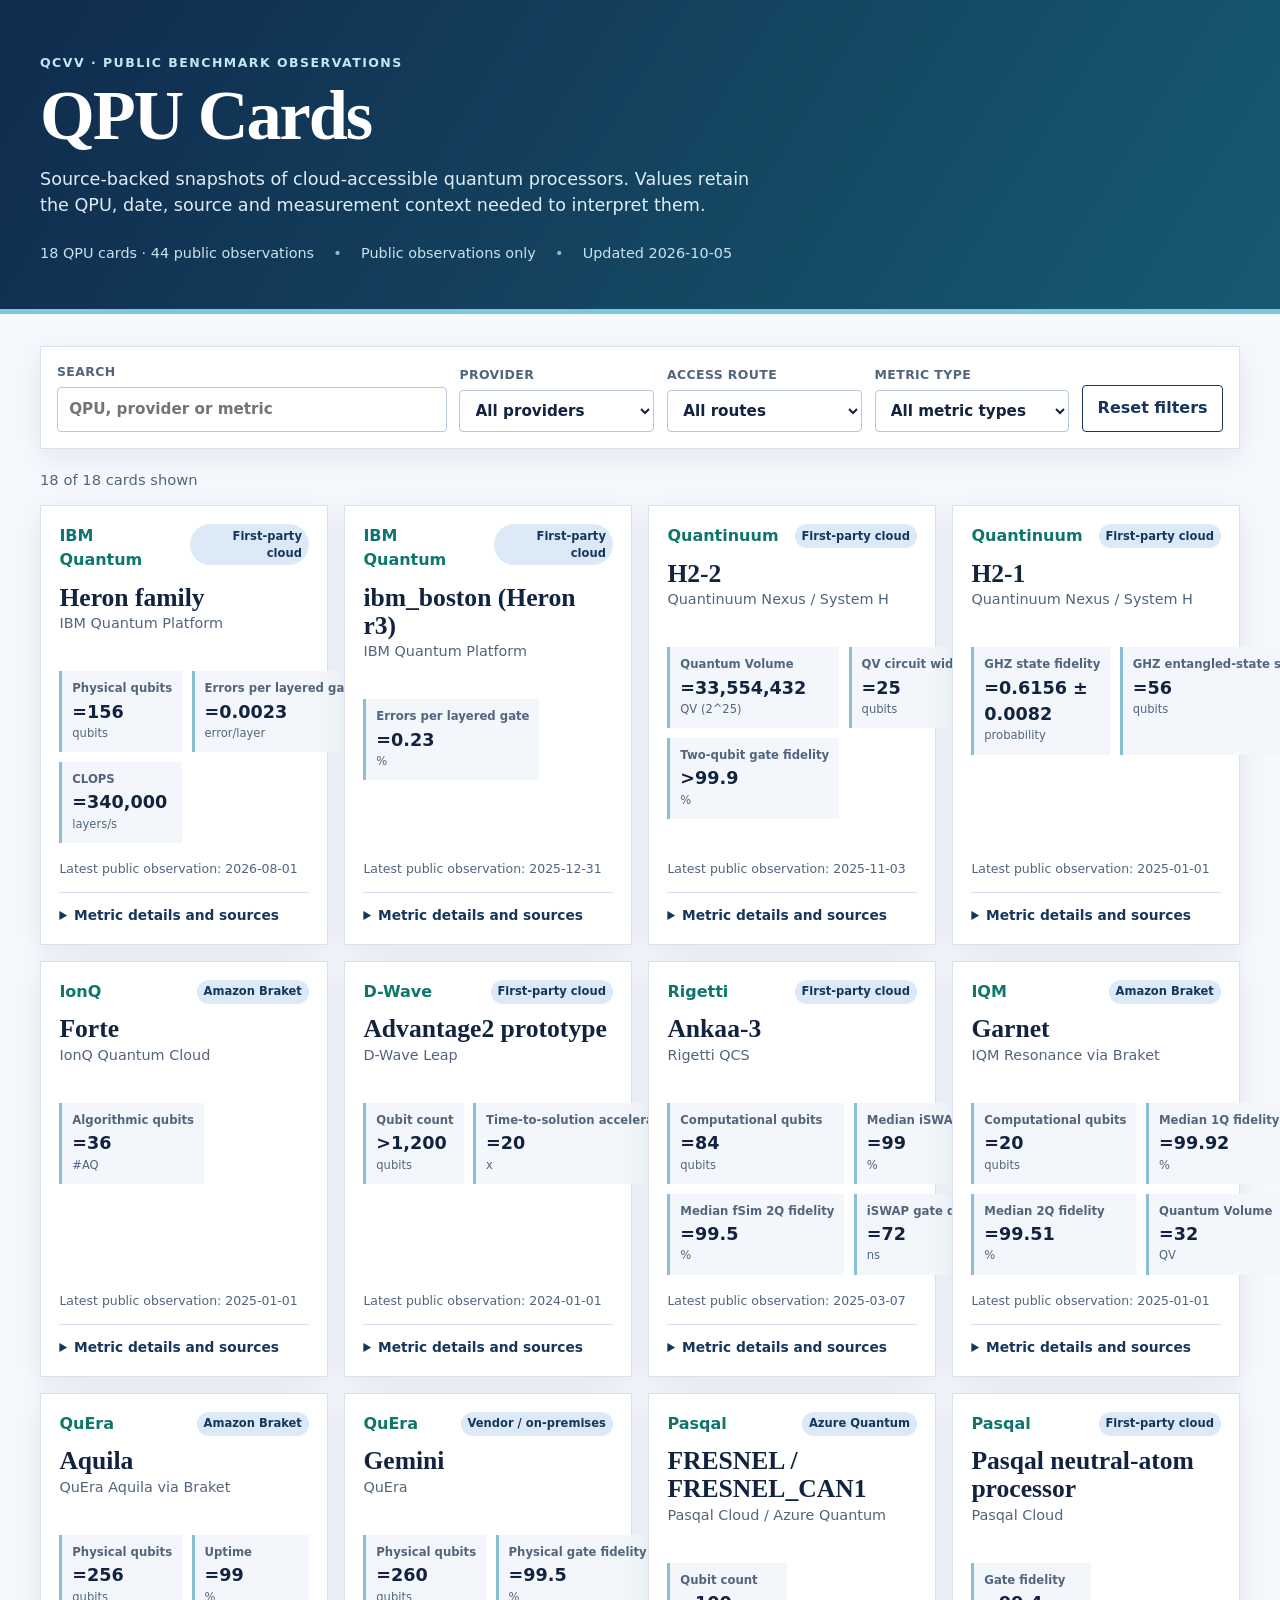
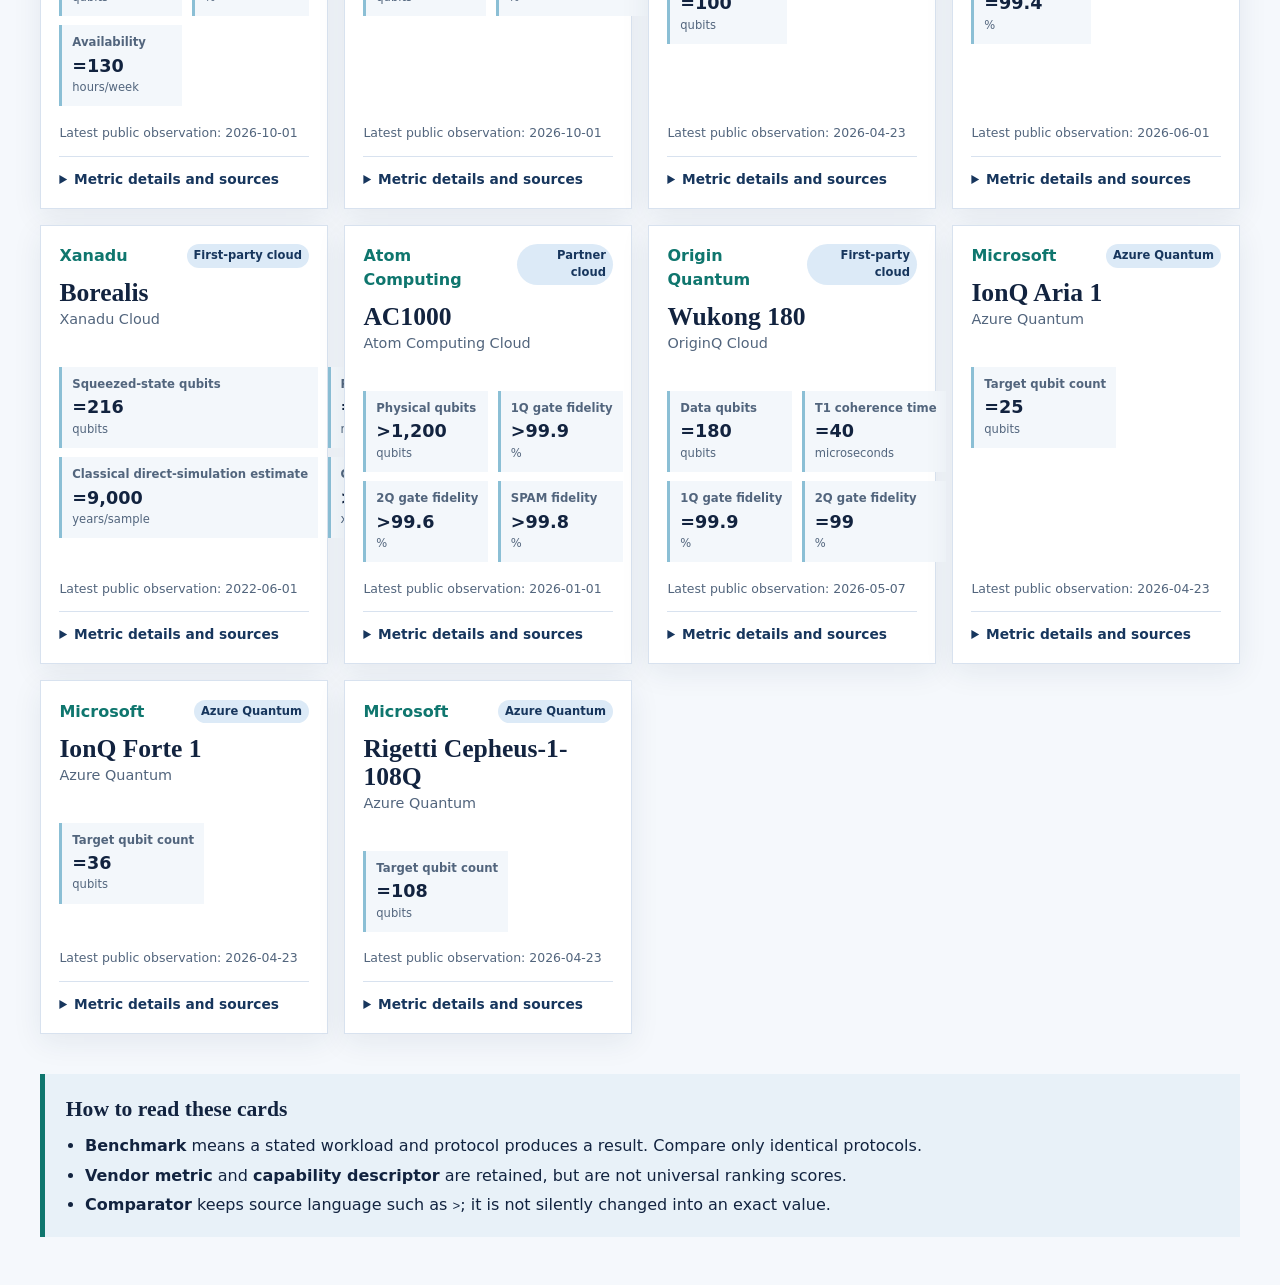
==== qpu-cards/index.html @ 2b850d20 "Add files via upload" ====
<!doctype html>
<html lang="en">
  <head>
    <meta charset="utf-8" />
    <meta name="viewport" content="width=device-width, initial-scale=1" />
    <meta name="description" content="Source-backed QPU cards generated from the QCVV quantum cloud benchmarking dataset." />
    <title>QPU Cards · QCVV</title>
    <link rel="stylesheet" href="assets/styles.css" />
  </head>
  <body>
    <header class="site-header">
      <div class="wrap hero">
        <p class="eyebrow">QCVV · public benchmark observations</p>
        <h1>QPU Cards</h1>
        <p class="lede">Source-backed snapshots of cloud-accessible quantum processors. Values retain the QPU, date, source and measurement context needed to interpret them.</p>
        <div class="hero-meta" aria-label="Dataset metadata">
          <span id="card-count">Loading cards…</span>
          <span>Public observations only</span>
          <span>Updated 2026-10-05</span>
        </div>
      </div>
    </header>

    <main class="wrap">
      <section class="controls" aria-label="Filter QPU cards">
        <label>
          <span>Search</span>
          <input id="search" type="search" placeholder="QPU, provider or metric" autocomplete="off" />
        </label>
        <label>
          <span>Provider</span>
          <select id="provider-filter"><option value="">All providers</option></select>
        </label>
        <label>
          <span>Access route</span>
          <select id="route-filter"><option value="">All routes</option></select>
        </label>
        <label>
          <span>Metric type</span>
          <select id="metric-filter"><option value="">All metric types</option></select>
        </label>
        <button id="reset" type="button" class="secondary">Reset filters</button>
      </section>

      <p id="results" class="results" aria-live="polite"></p>
      <section id="cards" class="cards" aria-label="QPU cards"></section>

      <section class="method" aria-labelledby="method-title">
        <h2 id="method-title">How to read these cards</h2>
        <ul>
          <li><strong>Benchmark</strong> means a stated workload and protocol produces a result. Compare only identical protocols.</li>
          <li><strong>Vendor metric</strong> and <strong>capability descriptor</strong> are retained, but are not universal ranking scores.</li>
          <li><strong>Comparator</strong> keeps source language such as <code>&gt;</code>; it is not silently changed into an exact value.</li>
        </ul>
      </section>
    </main>

    <template id="card-template">
      <article class="qpu-card">
        <div class="card-topline">
          <p class="provider"></p>
          <span class="route"></span>
        </div>
        <h2></h2>
        <p class="platform"></p>
        <dl class="metric-grid"></dl>
        <p class="asof"></p>
        <details>
          <summary>Metric details and sources</summary>
          <div class="detail-list"></div>
        </details>
      </article>
    </template>
    <script src="assets/app.js" defer></script>
  </body>
</html>
---- qpu-cards/assets/styles.css ----
:root {
  --ink: #12233f;
  --muted: #52657d;
  --paper: #f5f8fc;
  --panel: #ffffff;
  --line: #d8e2ef;
  --navy: #17365d;
  --blue: #dceaf7;
  --teal: #0f766e;
  --amber: #9a6700;
  --amber-bg: #fff3cd;
  --red: #a92828;
  --red-bg: #fce7e7;
  --shadow: 0 8px 28px rgba(21, 48, 82, .08);
}

* { box-sizing: border-box; }
body { margin: 0; color: var(--ink); background: var(--paper); font-family: Inter, ui-sans-serif, system-ui, -apple-system, BlinkMacSystemFont, "Segoe UI", sans-serif; line-height: 1.5; }
.wrap { width: min(1200px, calc(100% - 2rem)); margin: 0 auto; }
.site-header { color: #fff; background: linear-gradient(122deg, #102b4d, #175a72); border-bottom: 5px solid #7ec7df; }
.hero { padding: 3.4rem 0 2.8rem; }
.eyebrow { margin: 0 0 .4rem; font-size: .78rem; letter-spacing: .12em; font-weight: 750; text-transform: uppercase; color: #bfe8f3; }
h1 { margin: 0; font-family: Georgia, "Times New Roman", serif; font-size: clamp(2.3rem, 6vw, 4.4rem); line-height: 1; letter-spacing: -.03em; }
.lede { max-width: 720px; margin: 1rem 0 0; font-size: 1.1rem; color: #deedf5; }
.hero-meta { display: flex; flex-wrap: wrap; gap: .7rem 1.2rem; margin-top: 1.5rem; font-size: .9rem; color: #cae2ec; }
.hero-meta span + span::before { content: "•"; margin-right: 1.2rem; color: #82bfd0; }

main { padding: 2rem 0 3rem; }
.controls { display: grid; grid-template-columns: minmax(220px, 2fr) repeat(3, minmax(145px, 1fr)) auto; gap: .8rem; align-items: end; padding: 1rem; background: var(--panel); border: 1px solid var(--line); box-shadow: var(--shadow); }
label { display: grid; gap: .35rem; color: var(--muted); font-size: .78rem; font-weight: 750; letter-spacing: .03em; text-transform: uppercase; }
input, select, button { font: inherit; }
input, select { width: 100%; border: 1px solid #b8c7d8; border-radius: 4px; color: var(--ink); background: #fff; padding: .62rem .7rem; font-size: .95rem; }
button { cursor: pointer; border-radius: 4px; padding: .67rem .9rem; font-weight: 700; }
button.secondary { border: 1px solid var(--navy); color: var(--navy); background: #fff; white-space: nowrap; }
button.secondary:hover { color: #fff; background: var(--navy); }
.results { min-height: 1.5rem; margin: 1.25rem 0 .75rem; color: var(--muted); font-size: .92rem; }

.cards { display: grid; grid-template-columns: repeat(auto-fill, minmax(285px, 1fr)); gap: 1rem; }
.qpu-card { display: flex; flex-direction: column; min-height: 290px; padding: 1.15rem; background: var(--panel); border: 1px solid var(--line); box-shadow: var(--shadow); }
.card-topline { display: flex; justify-content: space-between; align-items: flex-start; gap: .75rem; }
.provider { margin: 0; font-weight: 800; color: var(--teal); }
.route { padding: .2rem .42rem; color: var(--navy); background: var(--blue); border-radius: 999px; font-size: .72rem; font-weight: 750; text-align: right; }
.qpu-card h2 { margin: .7rem 0 .1rem; font-family: Georgia, "Times New Roman", serif; font-size: 1.6rem; line-height: 1.1; }
.platform { min-height: 2.8em; margin: 0; color: var(--muted); font-size: .9rem; }
.metric-grid { display: grid; grid-template-columns: repeat(2, 1fr); gap: .6rem; margin: 1.1rem 0; }
.metric-grid div { padding: .62rem; background: #f3f7fb; border-left: 3px solid #8bbfd5; }
.metric-grid dt { overflow: hidden; color: var(--muted); font-size: .73rem; font-weight: 700; line-height: 1.25; text-overflow: ellipsis; white-space: nowrap; }
.metric-grid dd { margin: .18rem 0 0; font-size: 1.1rem; font-weight: 800; font-variant-numeric: tabular-nums; }
.metric-grid small { display: block; color: var(--muted); font-size: .72rem; font-weight: 500; }
.asof { margin: auto 0 .8rem; color: var(--muted); font-size: .78rem; }
details { border-top: 1px solid var(--line); padding-top: .75rem; }
summary { cursor: pointer; color: var(--navy); font-size: .86rem; font-weight: 750; }
.detail-list { display: grid; gap: .65rem; margin-top: .85rem; }
.detail-item { padding: .7rem; border-left: 3px solid var(--line); background: #fbfcfe; }
.detail-title { display: flex; justify-content: space-between; gap: .6rem; font-weight: 800; }
.type { color: var(--muted); font-size: .76rem; font-weight: 650; text-align: right; }
.detail-meta, .detail-note { margin: .28rem 0 0; color: var(--muted); font-size: .78rem; }
.detail-item a { color: #075f87; text-underline-offset: 2px; }
.method { margin-top: 2.5rem; padding: 1.2rem 1.3rem; background: #e8f1f8; border-left: 5px solid var(--teal); }
.method h2 { margin: 0; font-family: Georgia, "Times New Roman", serif; font-size: 1.35rem; }
.method ul { margin: .55rem 0 0; padding-left: 1.2rem; }
.method li + li { margin-top: .35rem; }
.empty { grid-column: 1 / -1; padding: 2rem; color: var(--muted); text-align: center; background: var(--panel); border: 1px dashed #a9bacb; }

@media (max-width: 850px) { .controls { grid-template-columns: repeat(2, minmax(0, 1fr)); } .controls label:first-child { grid-column: 1 / -1; } }
@media (max-width: 560px) { .wrap { width: min(100% - 1rem, 1200px); } .hero { padding: 2.3rem 0 2rem; } .controls { grid-template-columns: 1fr; } .controls label:first-child { grid-column: auto; } .hero-meta { display: grid; gap: .25rem; } .hero-meta span + span::before { content: ""; margin: 0; } .cards { grid-template-columns: 1fr; } }
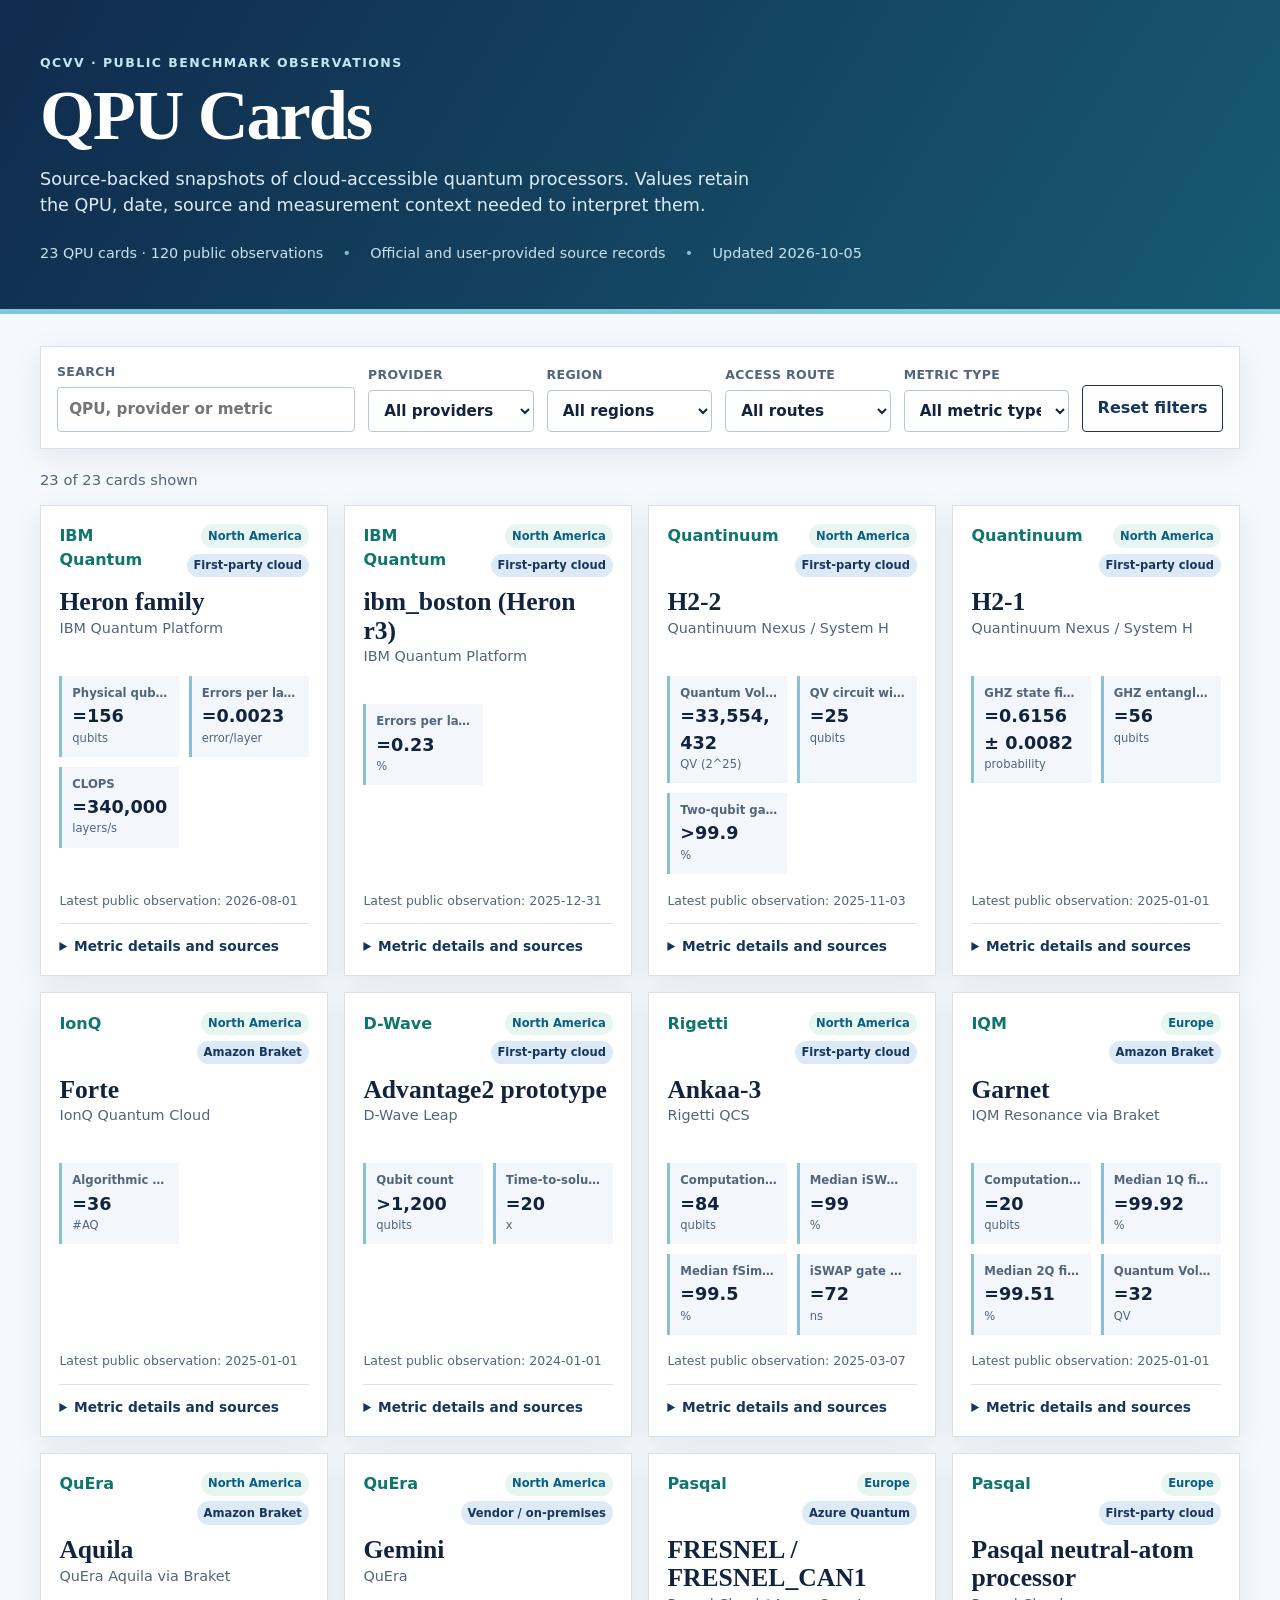
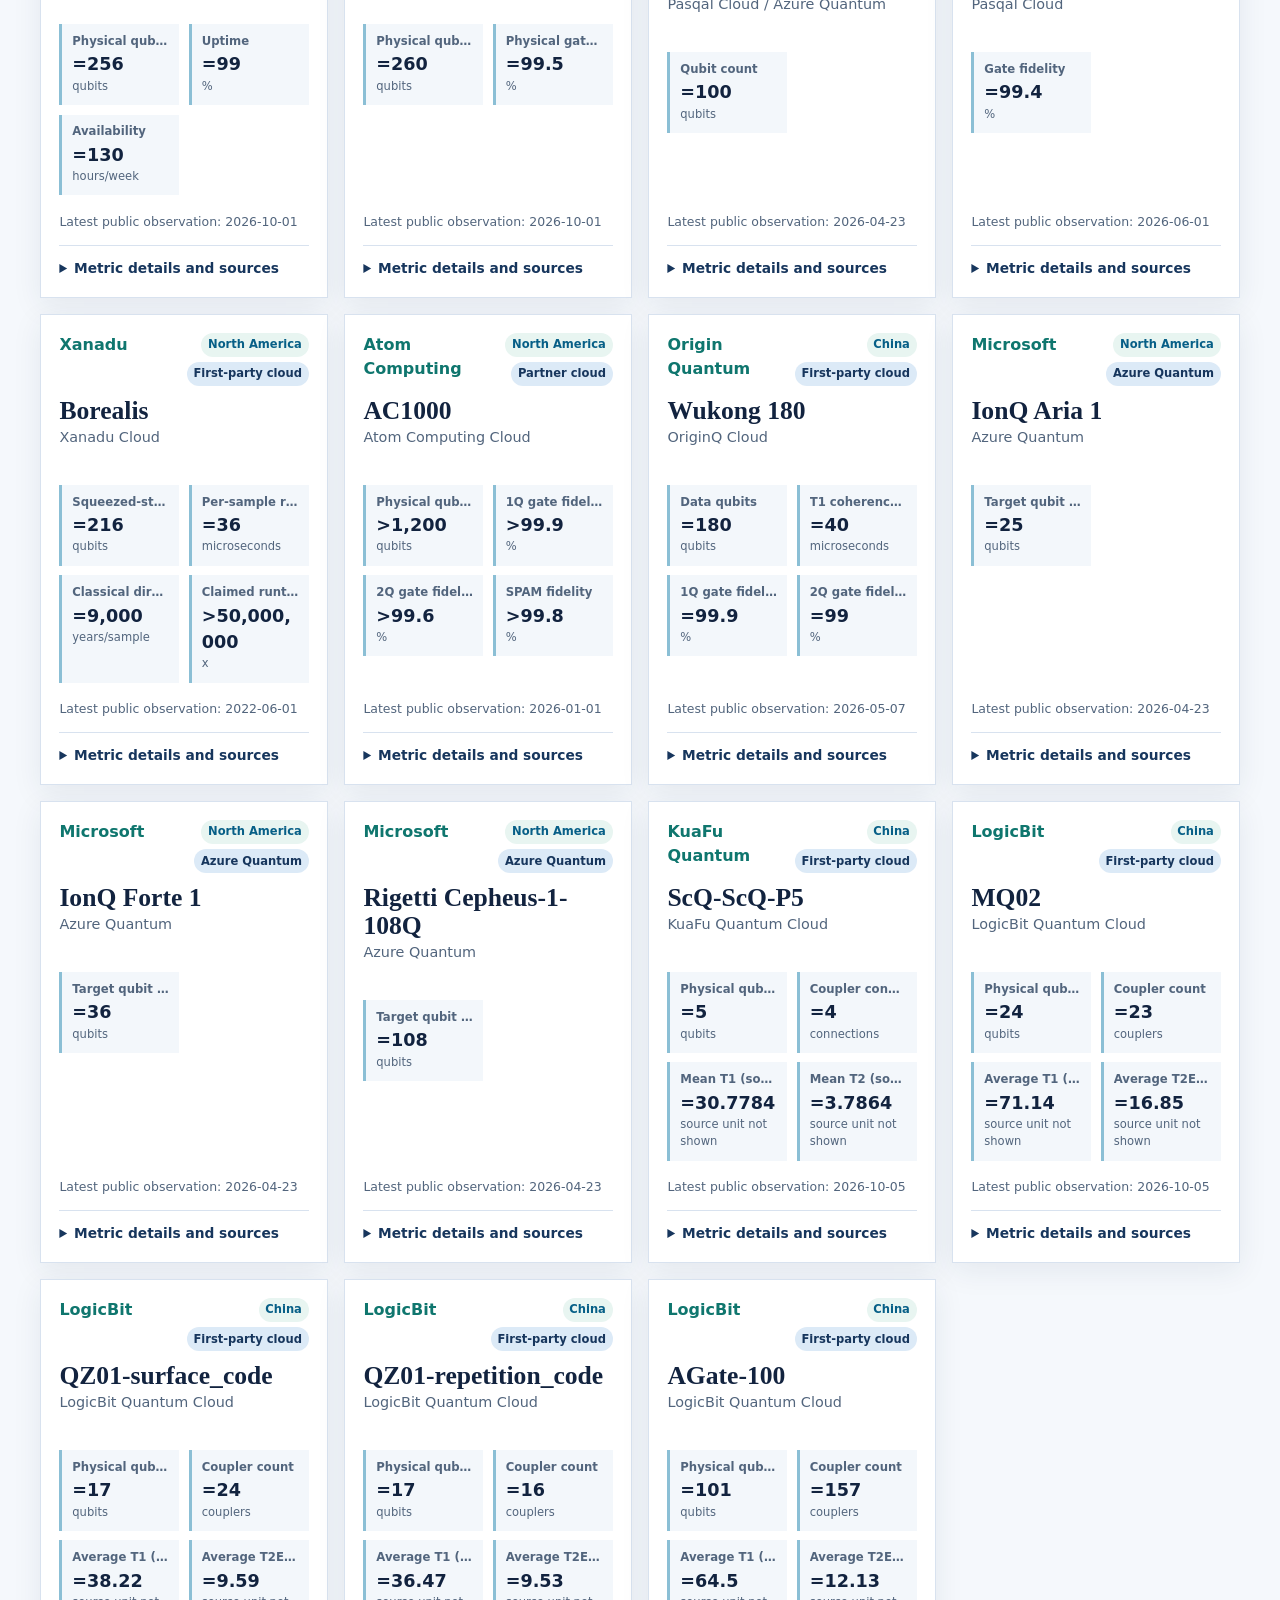
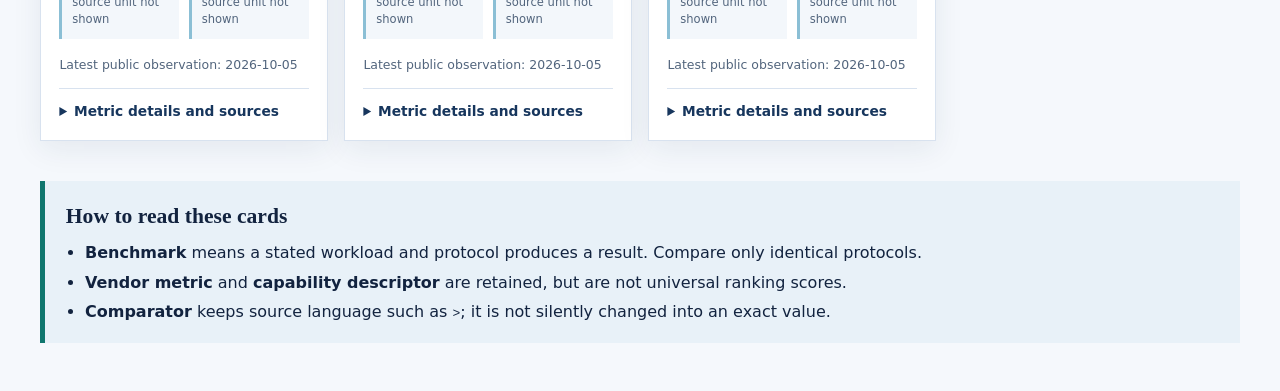
==== commit 079048a0: "Update QPU cards and regional filters" ====
--- a/qpu-cards/index.html
+++ b/qpu-cards/index.html
@@ -15,7 +15,7 @@
         <p class="lede">Source-backed snapshots of cloud-accessible quantum processors. Values retain the QPU, date, source and measurement context needed to interpret them.</p>
         <div class="hero-meta" aria-label="Dataset metadata">
           <span id="card-count">Loading cards…</span>
-          <span>Public observations only</span>
+          <span>Official and user-provided source records</span>
           <span>Updated 2026-10-05</span>
         </div>
       </div>
@@ -30,6 +30,10 @@
         <label>
           <span>Provider</span>
           <select id="provider-filter"><option value="">All providers</option></select>
+        </label>
+        <label>
+          <span>Region</span>
+          <select id="region-filter"><option value="">All regions</option></select>
         </label>
         <label>
           <span>Access route</span>
@@ -59,7 +63,7 @@
       <article class="qpu-card">
         <div class="card-topline">
           <p class="provider"></p>
-          <span class="route"></span>
+          <div class="card-badges"><span class="region"></span><span class="route"></span></div>
         </div>
         <h2></h2>
         <p class="platform"></p>
--- a/qpu-cards/assets/styles.css
+++ b/qpu-cards/assets/styles.css
@@ -26,7 +26,7 @@
 .hero-meta span + span::before { content: "•"; margin-right: 1.2rem; color: #82bfd0; }
 
 main { padding: 2rem 0 3rem; }
-.controls { display: grid; grid-template-columns: minmax(220px, 2fr) repeat(3, minmax(145px, 1fr)) auto; gap: .8rem; align-items: end; padding: 1rem; background: var(--panel); border: 1px solid var(--line); box-shadow: var(--shadow); }
+.controls { display: grid; grid-template-columns: minmax(220px, 1.8fr) repeat(4, minmax(125px, 1fr)) auto; gap: .8rem; align-items: end; padding: 1rem; background: var(--panel); border: 1px solid var(--line); box-shadow: var(--shadow); }
 label { display: grid; gap: .35rem; color: var(--muted); font-size: .78rem; font-weight: 750; letter-spacing: .03em; text-transform: uppercase; }
 input, select, button { font: inherit; }
 input, select { width: 100%; border: 1px solid #b8c7d8; border-radius: 4px; color: var(--ink); background: #fff; padding: .62rem .7rem; font-size: .95rem; }
@@ -35,26 +35,29 @@
 button.secondary:hover { color: #fff; background: var(--navy); }
 .results { min-height: 1.5rem; margin: 1.25rem 0 .75rem; color: var(--muted); font-size: .92rem; }
 
-.cards { display: grid; grid-template-columns: repeat(auto-fill, minmax(285px, 1fr)); gap: 1rem; }
-.qpu-card { display: flex; flex-direction: column; min-height: 290px; padding: 1.15rem; background: var(--panel); border: 1px solid var(--line); box-shadow: var(--shadow); }
+.cards { display: grid; grid-template-columns: repeat(auto-fill, minmax(min(100%, 285px), 1fr)); gap: 1rem; }
+.qpu-card { display: flex; min-width: 0; flex-direction: column; min-height: 290px; padding: 1.15rem; overflow: hidden; background: var(--panel); border: 1px solid var(--line); box-shadow: var(--shadow); }
 .card-topline { display: flex; justify-content: space-between; align-items: flex-start; gap: .75rem; }
 .provider { margin: 0; font-weight: 800; color: var(--teal); }
-.route { padding: .2rem .42rem; color: var(--navy); background: var(--blue); border-radius: 999px; font-size: .72rem; font-weight: 750; text-align: right; }
+.card-badges { display: flex; min-width: 0; max-width: 62%; flex-wrap: wrap; justify-content: flex-end; gap: .35rem; }
+.route, .region { min-width: 0; max-width: 100%; padding: .2rem .42rem; color: var(--navy); background: var(--blue); border-radius: 999px; font-size: .72rem; font-weight: 750; overflow-wrap: anywhere; text-align: right; }
+.region { color: #075f87; background: #e8f5f1; }
 .qpu-card h2 { margin: .7rem 0 .1rem; font-family: Georgia, "Times New Roman", serif; font-size: 1.6rem; line-height: 1.1; }
 .platform { min-height: 2.8em; margin: 0; color: var(--muted); font-size: .9rem; }
-.metric-grid { display: grid; grid-template-columns: repeat(2, 1fr); gap: .6rem; margin: 1.1rem 0; }
-.metric-grid div { padding: .62rem; background: #f3f7fb; border-left: 3px solid #8bbfd5; }
+.metric-grid { display: grid; grid-template-columns: repeat(2, minmax(0, 1fr)); gap: .6rem; margin: 1.1rem 0; }
+.metric-grid div { min-width: 0; padding: .62rem; overflow: hidden; background: #f3f7fb; border-left: 3px solid #8bbfd5; }
 .metric-grid dt { overflow: hidden; color: var(--muted); font-size: .73rem; font-weight: 700; line-height: 1.25; text-overflow: ellipsis; white-space: nowrap; }
-.metric-grid dd { margin: .18rem 0 0; font-size: 1.1rem; font-weight: 800; font-variant-numeric: tabular-nums; }
-.metric-grid small { display: block; color: var(--muted); font-size: .72rem; font-weight: 500; }
+.metric-grid dd { min-width: 0; margin: .18rem 0 0; overflow-wrap: anywhere; font-size: 1.1rem; font-weight: 800; font-variant-numeric: tabular-nums; }
+.metric-grid small { display: block; overflow-wrap: anywhere; color: var(--muted); font-size: .72rem; font-weight: 500; }
 .asof { margin: auto 0 .8rem; color: var(--muted); font-size: .78rem; }
 details { border-top: 1px solid var(--line); padding-top: .75rem; }
 summary { cursor: pointer; color: var(--navy); font-size: .86rem; font-weight: 750; }
 .detail-list { display: grid; gap: .65rem; margin-top: .85rem; }
 .detail-item { padding: .7rem; border-left: 3px solid var(--line); background: #fbfcfe; }
 .detail-title { display: flex; justify-content: space-between; gap: .6rem; font-weight: 800; }
-.type { color: var(--muted); font-size: .76rem; font-weight: 650; text-align: right; }
-.detail-meta, .detail-note { margin: .28rem 0 0; color: var(--muted); font-size: .78rem; }
+.detail-title > span { min-width: 0; overflow-wrap: anywhere; }
+.type { color: var(--muted); font-size: .76rem; font-weight: 650; overflow-wrap: anywhere; text-align: right; }
+.detail-meta, .detail-note { margin: .28rem 0 0; overflow-wrap: anywhere; color: var(--muted); font-size: .78rem; }
 .detail-item a { color: #075f87; text-underline-offset: 2px; }
 .method { margin-top: 2.5rem; padding: 1.2rem 1.3rem; background: #e8f1f8; border-left: 5px solid var(--teal); }
 .method h2 { margin: 0; font-family: Georgia, "Times New Roman", serif; font-size: 1.35rem; }
@@ -62,5 +65,5 @@
 .method li + li { margin-top: .35rem; }
 .empty { grid-column: 1 / -1; padding: 2rem; color: var(--muted); text-align: center; background: var(--panel); border: 1px dashed #a9bacb; }
 
-@media (max-width: 850px) { .controls { grid-template-columns: repeat(2, minmax(0, 1fr)); } .controls label:first-child { grid-column: 1 / -1; } }
+@media (max-width: 1000px) { .controls { grid-template-columns: repeat(2, minmax(0, 1fr)); } .controls label:first-child { grid-column: 1 / -1; } }
 @media (max-width: 560px) { .wrap { width: min(100% - 1rem, 1200px); } .hero { padding: 2.3rem 0 2rem; } .controls { grid-template-columns: 1fr; } .controls label:first-child { grid-column: auto; } .hero-meta { display: grid; gap: .25rem; } .hero-meta span + span::before { content: ""; margin: 0; } .cards { grid-template-columns: 1fr; } }
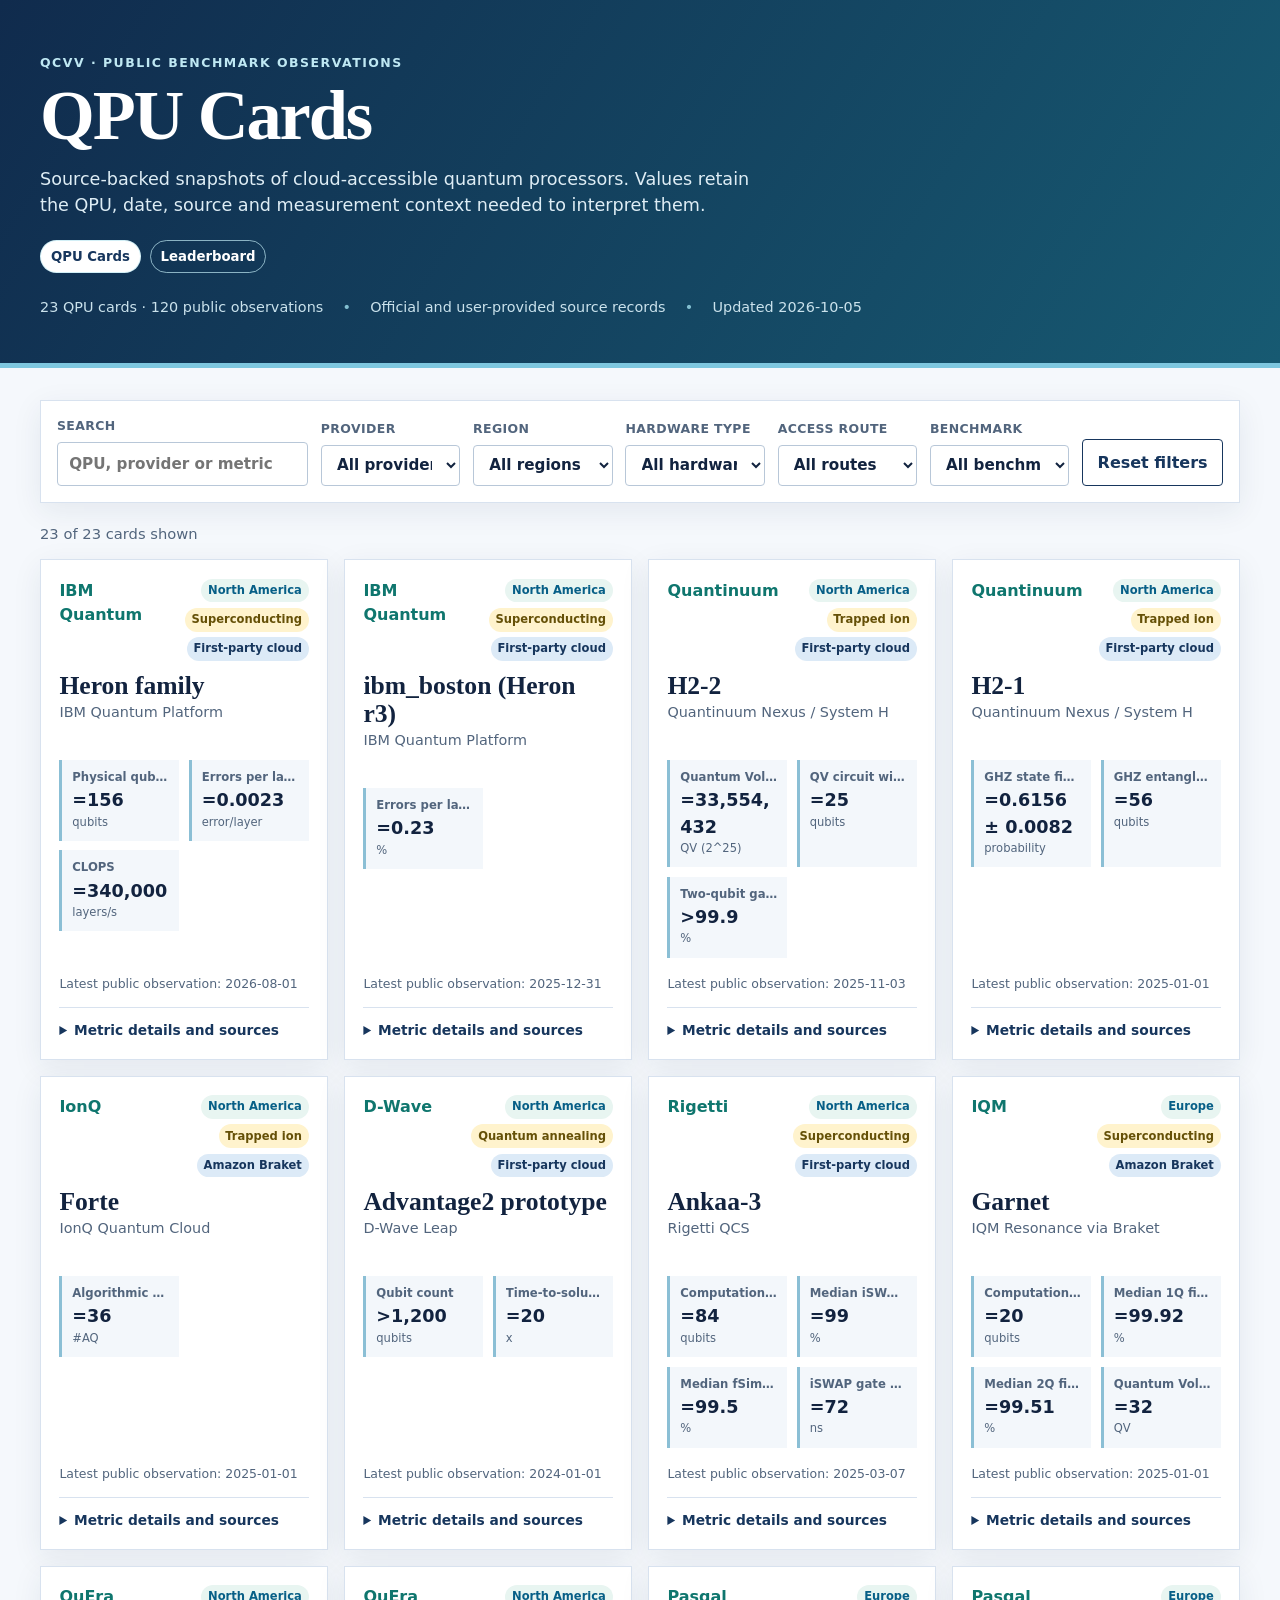
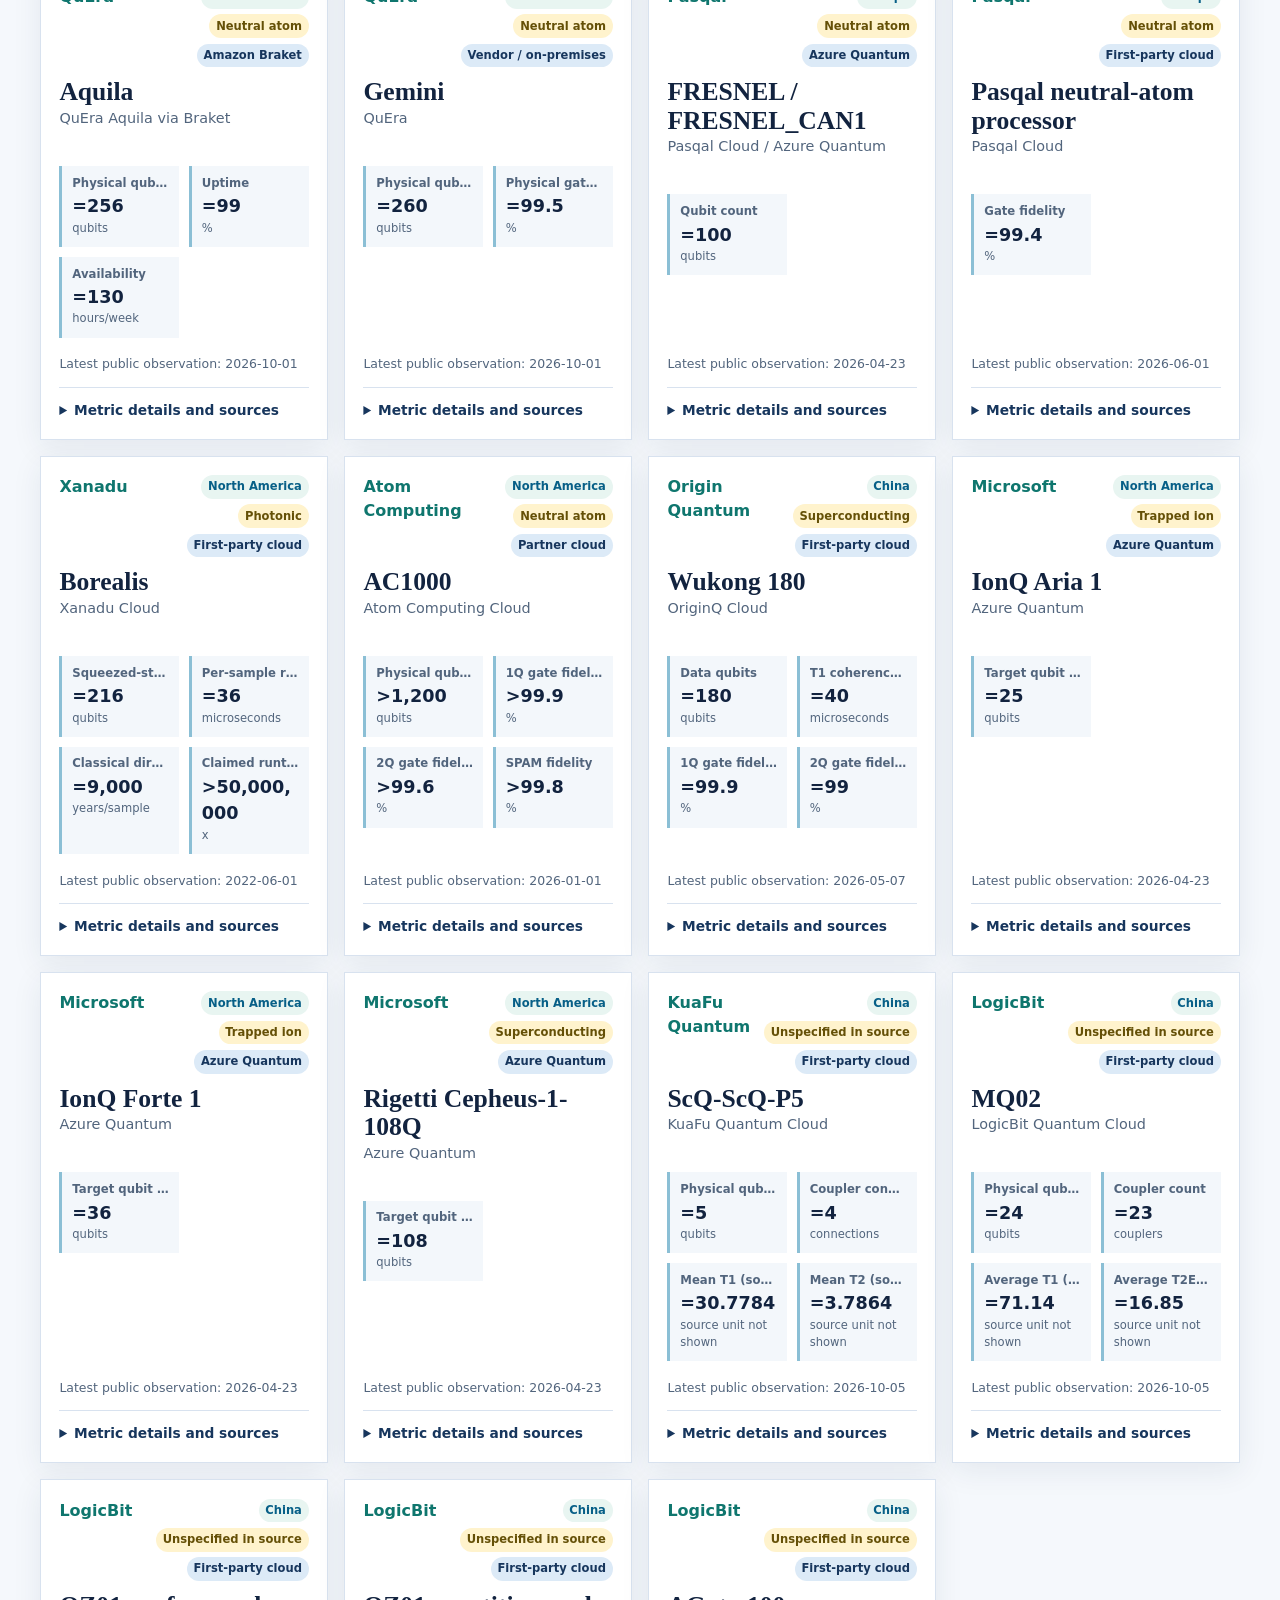
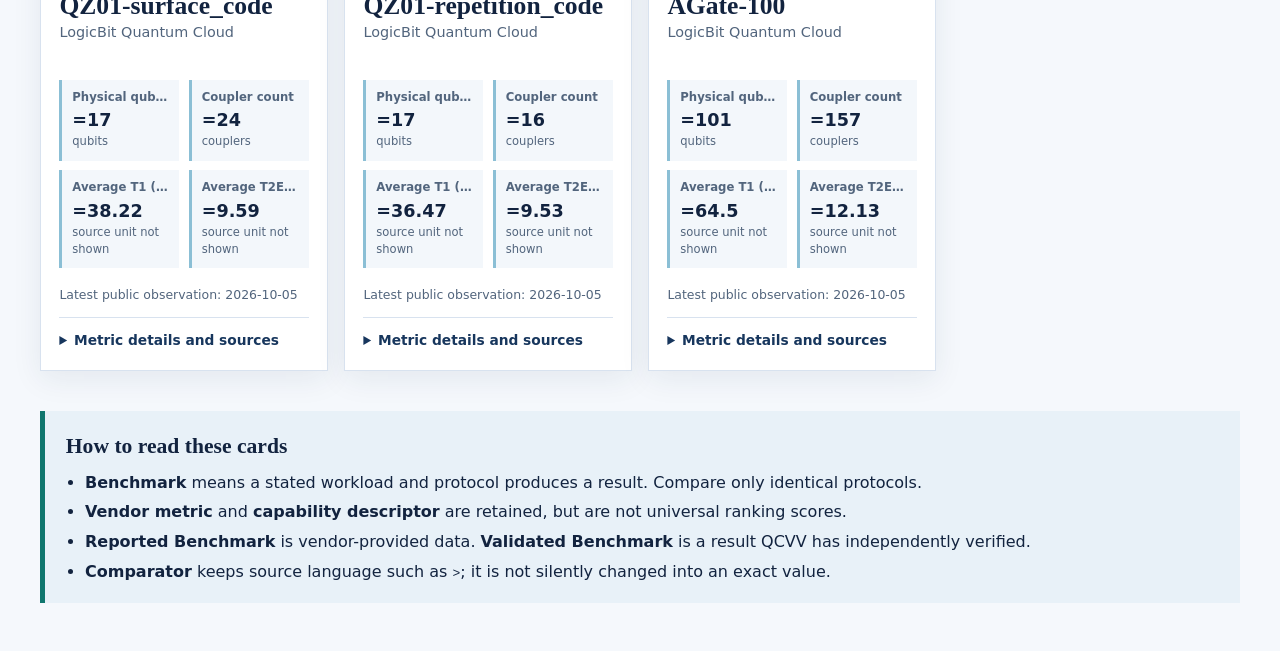
==== commit cdd4c421: "Add benchmark filters, hardware types, and leaderboard" ====
--- a/qpu-cards/index.html
+++ b/qpu-cards/index.html
@@ -5,7 +5,7 @@
     <meta name="viewport" content="width=device-width, initial-scale=1" />
     <meta name="description" content="Source-backed QPU cards generated from the QCVV quantum cloud benchmarking dataset." />
     <title>QPU Cards · QCVV</title>
-    <link rel="stylesheet" href="assets/styles.css" />
+    <link rel="stylesheet" href="assets/styles.css?v=20261005-4" />
   </head>
   <body>
     <header class="site-header">
@@ -13,6 +13,7 @@
         <p class="eyebrow">QCVV · public benchmark observations</p>
         <h1>QPU Cards</h1>
         <p class="lede">Source-backed snapshots of cloud-accessible quantum processors. Values retain the QPU, date, source and measurement context needed to interpret them.</p>
+        <nav class="site-nav" aria-label="Site navigation"><a aria-current="page" href="index.html">QPU Cards</a><a href="leaderboard.html">Leaderboard</a></nav>
         <div class="hero-meta" aria-label="Dataset metadata">
           <span id="card-count">Loading cards…</span>
           <span>Official and user-provided source records</span>
@@ -36,12 +37,16 @@
           <select id="region-filter"><option value="">All regions</option></select>
         </label>
         <label>
+          <span>Hardware type</span>
+          <select id="hardware-filter"><option value="">All hardware types</option></select>
+        </label>
+        <label>
           <span>Access route</span>
           <select id="route-filter"><option value="">All routes</option></select>
         </label>
         <label>
-          <span>Metric type</span>
-          <select id="metric-filter"><option value="">All metric types</option></select>
+          <span>Benchmark</span>
+          <select id="benchmark-filter"><option value="">All benchmark evidence</option></select>
         </label>
         <button id="reset" type="button" class="secondary">Reset filters</button>
       </section>
@@ -54,6 +59,7 @@
         <ul>
           <li><strong>Benchmark</strong> means a stated workload and protocol produces a result. Compare only identical protocols.</li>
           <li><strong>Vendor metric</strong> and <strong>capability descriptor</strong> are retained, but are not universal ranking scores.</li>
+          <li><strong>Reported Benchmark</strong> is vendor-provided data. <strong>Validated Benchmark</strong> is a result QCVV has independently verified.</li>
           <li><strong>Comparator</strong> keeps source language such as <code>&gt;</code>; it is not silently changed into an exact value.</li>
         </ul>
       </section>
@@ -63,7 +69,7 @@
       <article class="qpu-card">
         <div class="card-topline">
           <p class="provider"></p>
-          <div class="card-badges"><span class="region"></span><span class="route"></span></div>
+          <div class="card-badges"><span class="region"></span><span class="hardware-type"></span><span class="route"></span></div>
         </div>
         <h2></h2>
         <p class="platform"></p>
@@ -75,6 +81,6 @@
         </details>
       </article>
     </template>
-    <script src="assets/app.js" defer></script>
+    <script src="assets/app.js?v=20261005-4" defer></script>
   </body>
 </html>
--- a/qpu-cards/assets/styles.css
+++ b/qpu-cards/assets/styles.css
@@ -26,7 +26,10 @@
 .hero-meta span + span::before { content: "•"; margin-right: 1.2rem; color: #82bfd0; }
 
 main { padding: 2rem 0 3rem; }
-.controls { display: grid; grid-template-columns: minmax(220px, 1.8fr) repeat(4, minmax(125px, 1fr)) auto; gap: .8rem; align-items: end; padding: 1rem; background: var(--panel); border: 1px solid var(--line); box-shadow: var(--shadow); }
+.site-nav { display: flex; flex-wrap: wrap; gap: .55rem; margin-top: 1.35rem; }
+.site-nav a { padding: .34rem .62rem; border: 1px solid rgba(191, 232, 243, .7); border-radius: 999px; color: #fff; font-size: .83rem; font-weight: 750; text-decoration: none; }
+.site-nav a[aria-current="page"], .site-nav a:hover { color: var(--navy); background: #fff; }
+.controls { display: grid; grid-template-columns: minmax(220px, 1.8fr) repeat(5, minmax(120px, 1fr)) auto; gap: .8rem; align-items: end; padding: 1rem; background: var(--panel); border: 1px solid var(--line); box-shadow: var(--shadow); }
 label { display: grid; gap: .35rem; color: var(--muted); font-size: .78rem; font-weight: 750; letter-spacing: .03em; text-transform: uppercase; }
 input, select, button { font: inherit; }
 input, select { width: 100%; border: 1px solid #b8c7d8; border-radius: 4px; color: var(--ink); background: #fff; padding: .62rem .7rem; font-size: .95rem; }
@@ -40,8 +43,9 @@
 .card-topline { display: flex; justify-content: space-between; align-items: flex-start; gap: .75rem; }
 .provider { margin: 0; font-weight: 800; color: var(--teal); }
 .card-badges { display: flex; min-width: 0; max-width: 62%; flex-wrap: wrap; justify-content: flex-end; gap: .35rem; }
-.route, .region { min-width: 0; max-width: 100%; padding: .2rem .42rem; color: var(--navy); background: var(--blue); border-radius: 999px; font-size: .72rem; font-weight: 750; overflow-wrap: anywhere; text-align: right; }
+.route, .region, .hardware-type { min-width: 0; max-width: 100%; padding: .2rem .42rem; color: var(--navy); background: var(--blue); border-radius: 999px; font-size: .72rem; font-weight: 750; overflow-wrap: anywhere; text-align: right; }
 .region { color: #075f87; background: #e8f5f1; }
+.hardware-type { color: #655007; background: #fff3cd; }
 .qpu-card h2 { margin: .7rem 0 .1rem; font-family: Georgia, "Times New Roman", serif; font-size: 1.6rem; line-height: 1.1; }
 .platform { min-height: 2.8em; margin: 0; color: var(--muted); font-size: .9rem; }
 .metric-grid { display: grid; grid-template-columns: repeat(2, minmax(0, 1fr)); gap: .6rem; margin: 1.1rem 0; }
@@ -64,6 +68,27 @@
 .method ul { margin: .55rem 0 0; padding-left: 1.2rem; }
 .method li + li { margin-top: .35rem; }
 .empty { grid-column: 1 / -1; padding: 2rem; color: var(--muted); text-align: center; background: var(--panel); border: 1px dashed #a9bacb; }
+.leaderboard-main { padding-top: 2rem; }
+.leaderboard-controls { display: grid; grid-template-columns: minmax(240px, 2fr) repeat(2, minmax(180px, 1fr)); gap: .8rem; align-items: end; padding: 1rem; background: var(--panel); border: 1px solid var(--line); box-shadow: var(--shadow); }
+.metric-explainer { margin-top: 1.25rem; padding: 1.25rem 1.35rem; background: #e8f1f8; border-left: 5px solid var(--teal); }
+.metric-explainer .eyebrow { color: var(--teal); }
+.metric-explainer h2 { margin: 0; font-family: Georgia, "Times New Roman", serif; font-size: 1.55rem; }
+.metric-explainer p:last-child { max-width: 900px; margin: .45rem 0 0; color: var(--muted); }
+.direction { display: inline-block; margin: .65rem 0 0; padding: .2rem .48rem; border-radius: 999px; color: #075f87; background: #d9eaf7; font-size: .8rem; font-weight: 800; }
+.chart-panel { margin-top: 1.25rem; padding: 1.25rem; overflow: hidden; background: var(--panel); border: 1px solid var(--line); box-shadow: var(--shadow); }
+.chart-topline { display: flex; justify-content: space-between; gap: 1rem; align-items: baseline; }
+.chart-topline h2 { margin: 0; font-family: Georgia, "Times New Roman", serif; font-size: 1.35rem; }
+.chart-topline p { margin: 0; color: var(--muted); font-size: .85rem; }
+.ranking-direction { display: flex; justify-content: space-between; margin: 1rem 0 .3rem; color: var(--muted); font-size: .78rem; font-weight: 750; text-transform: uppercase; letter-spacing: .04em; }
+.ranking-direction span:last-child { color: var(--teal); }
+.leaderboard-chart { display: flex; align-items: end; min-height: 390px; gap: .8rem; overflow-x: auto; padding: 1rem 0 .35rem; border-top: 1px solid var(--line); }
+.rank-bar { display: grid; grid-template-rows: auto 240px auto auto; flex: 0 0 118px; gap: .35rem; text-align: center; }
+.rank-value { margin: 0; font-size: .88rem; font-weight: 800; font-variant-numeric: tabular-nums; }
+.rank-bar-track { display: flex; align-items: end; min-width: 0; border-bottom: 1px solid #9eb1c5; background: linear-gradient(to top, rgba(220, 234, 247, .7), rgba(255, 255, 255, 0)); }
+.rank-bar-fill { width: 100%; min-height: 8px; background: linear-gradient(to top, #0f766e, #4ba6ad); border-radius: 4px 4px 0 0; }
+.rank-bar h3 { min-height: 2.6em; margin: .2rem 0 0; overflow-wrap: anywhere; font-size: .82rem; line-height: 1.25; }
+.rank-meta { min-height: 3em; margin: 0; color: var(--muted); font-size: .7rem; line-height: 1.25; overflow-wrap: anywhere; }
 
-@media (max-width: 1000px) { .controls { grid-template-columns: repeat(2, minmax(0, 1fr)); } .controls label:first-child { grid-column: 1 / -1; } }
+@media (max-width: 1120px) { .controls { grid-template-columns: repeat(2, minmax(0, 1fr)); } .controls label:first-child { grid-column: 1 / -1; } }
+@media (max-width: 720px) { .leaderboard-controls { grid-template-columns: 1fr; } .leaderboard-chart { min-height: 360px; } .rank-bar { flex-basis: 104px; } }
 @media (max-width: 560px) { .wrap { width: min(100% - 1rem, 1200px); } .hero { padding: 2.3rem 0 2rem; } .controls { grid-template-columns: 1fr; } .controls label:first-child { grid-column: auto; } .hero-meta { display: grid; gap: .25rem; } .hero-meta span + span::before { content: ""; margin: 0; } .cards { grid-template-columns: 1fr; } }
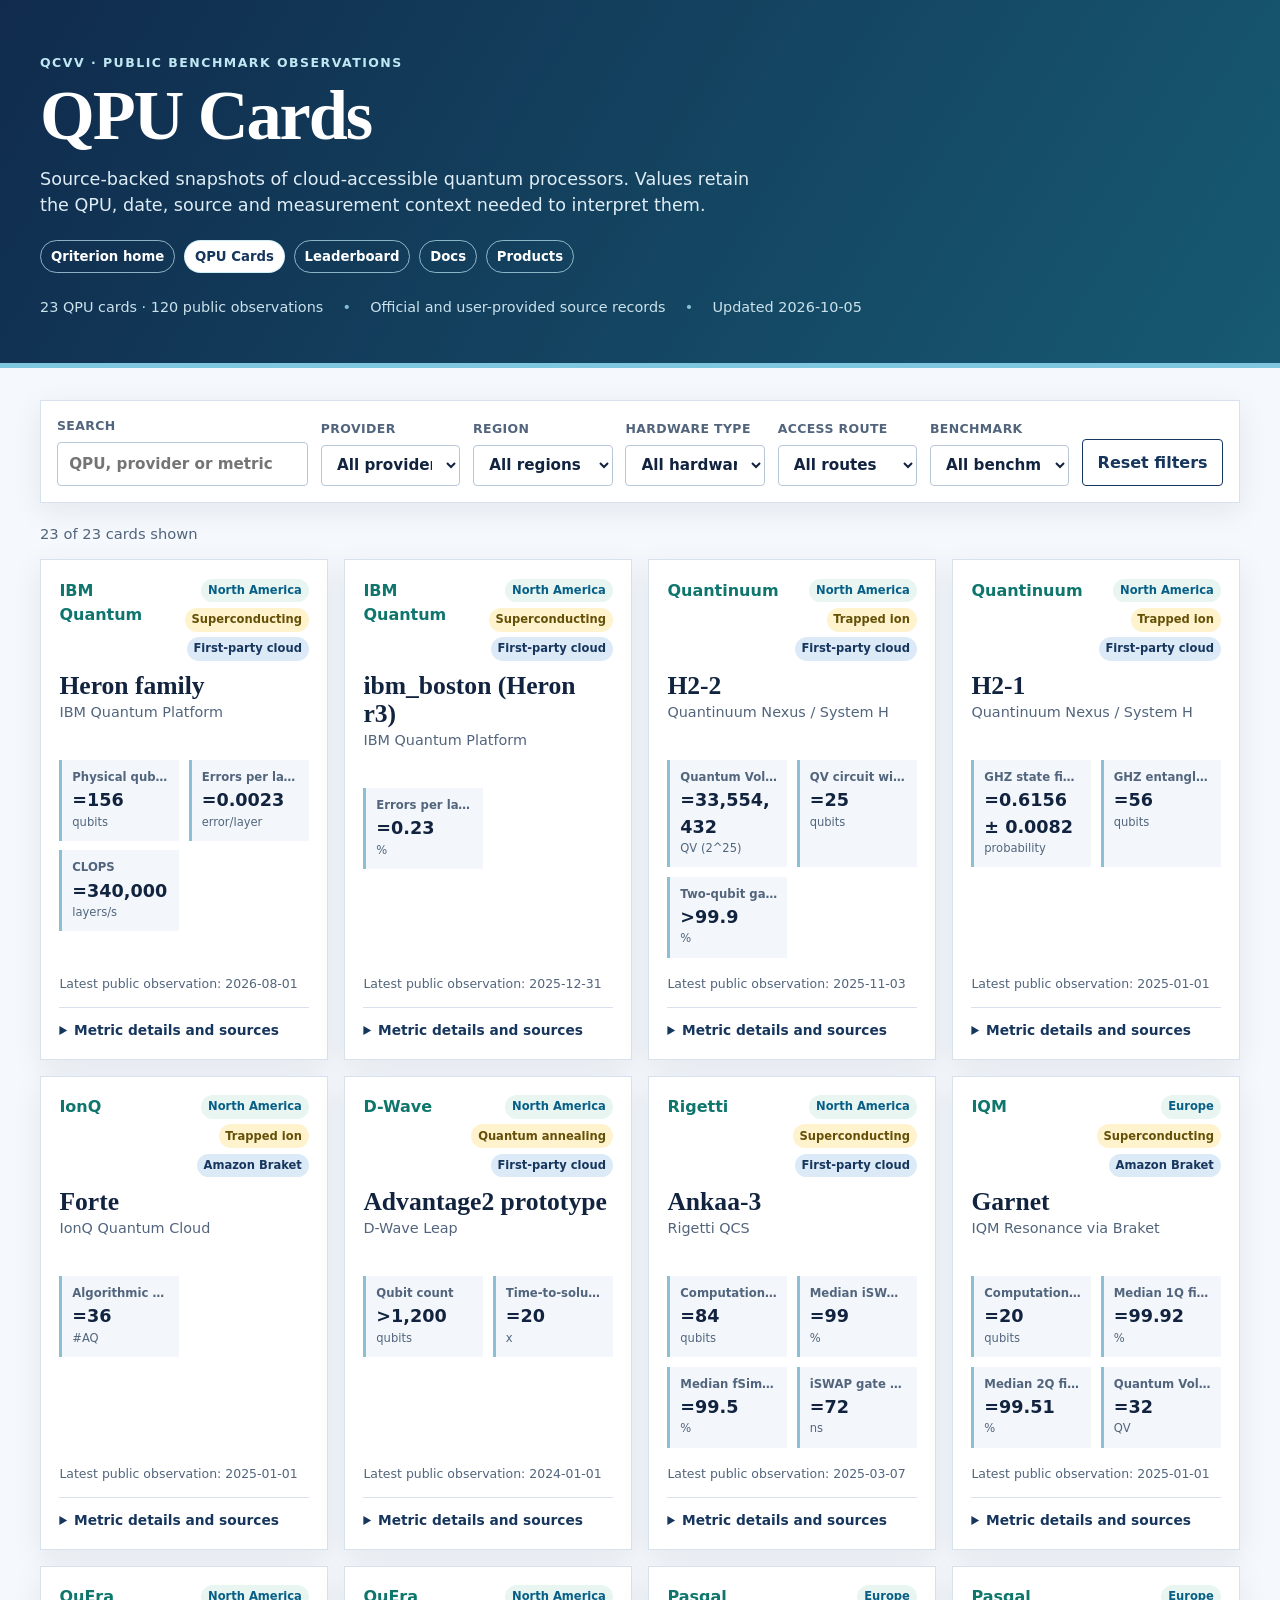
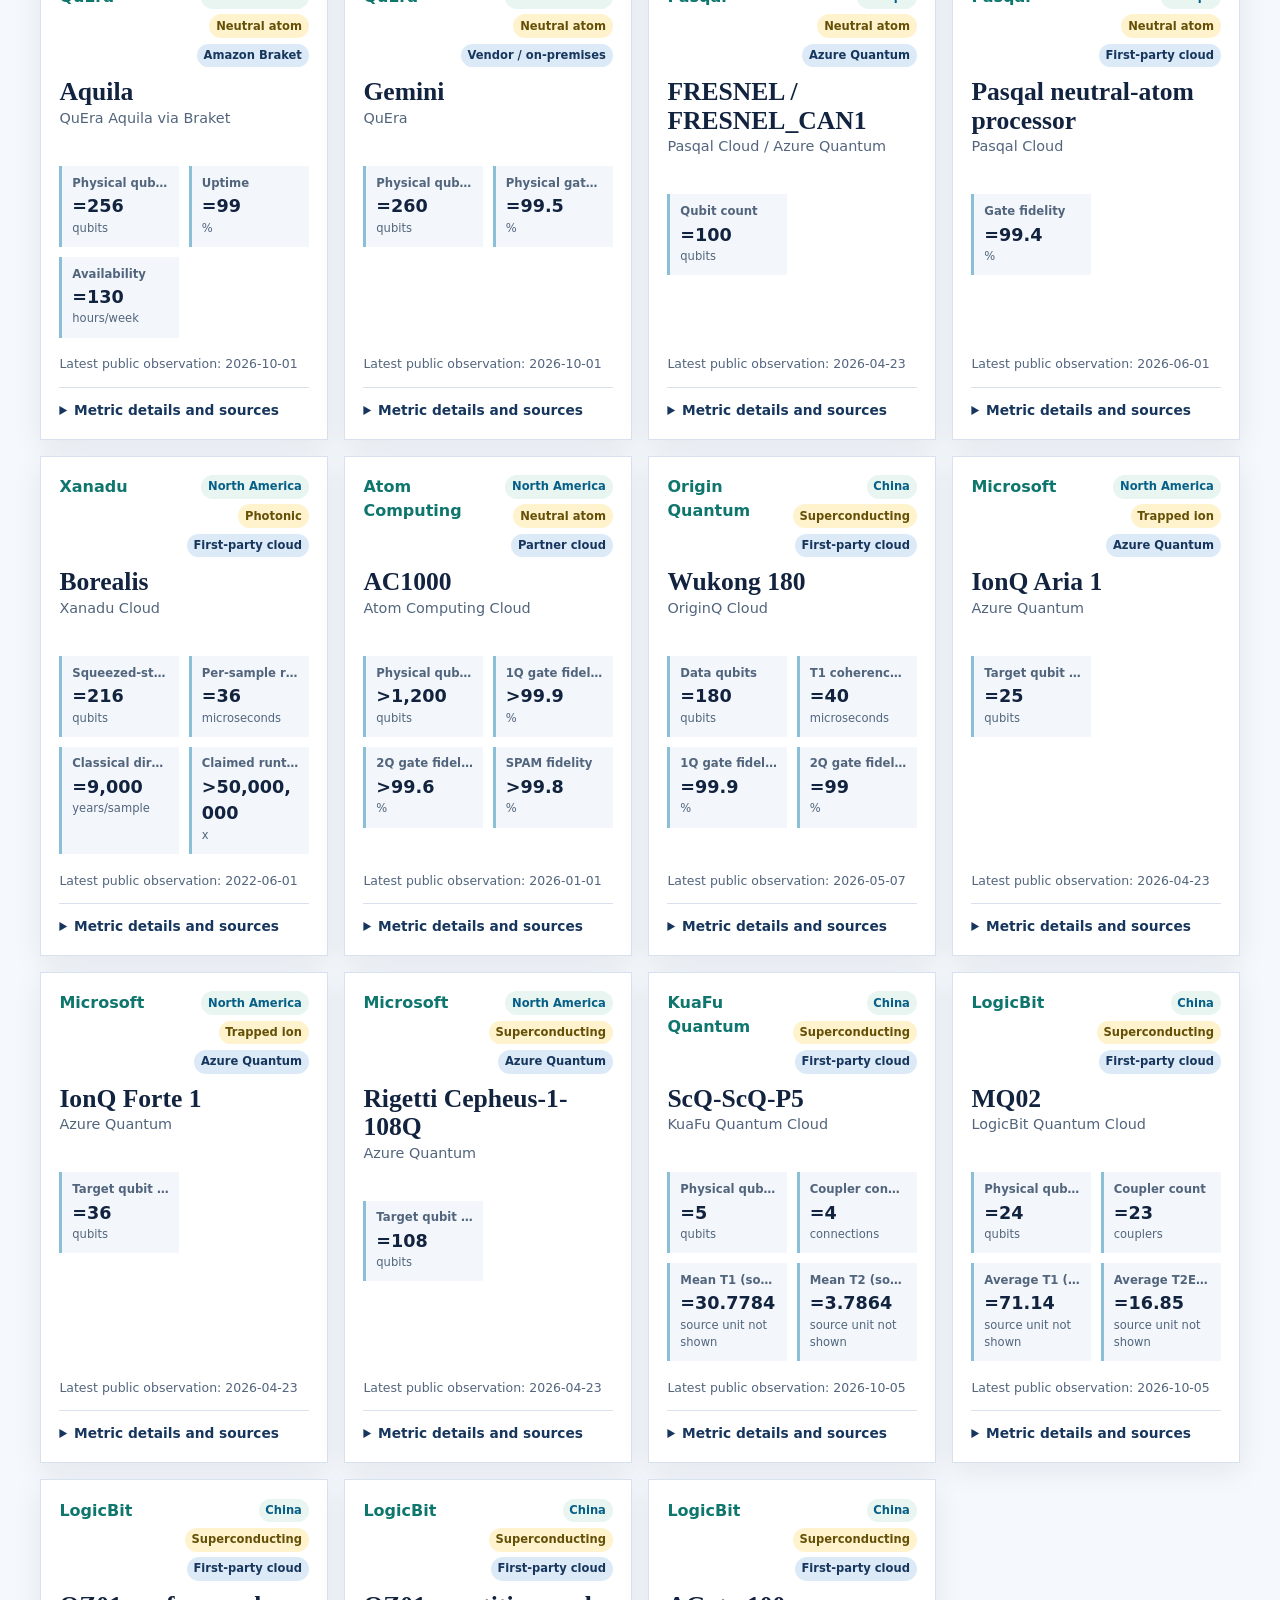
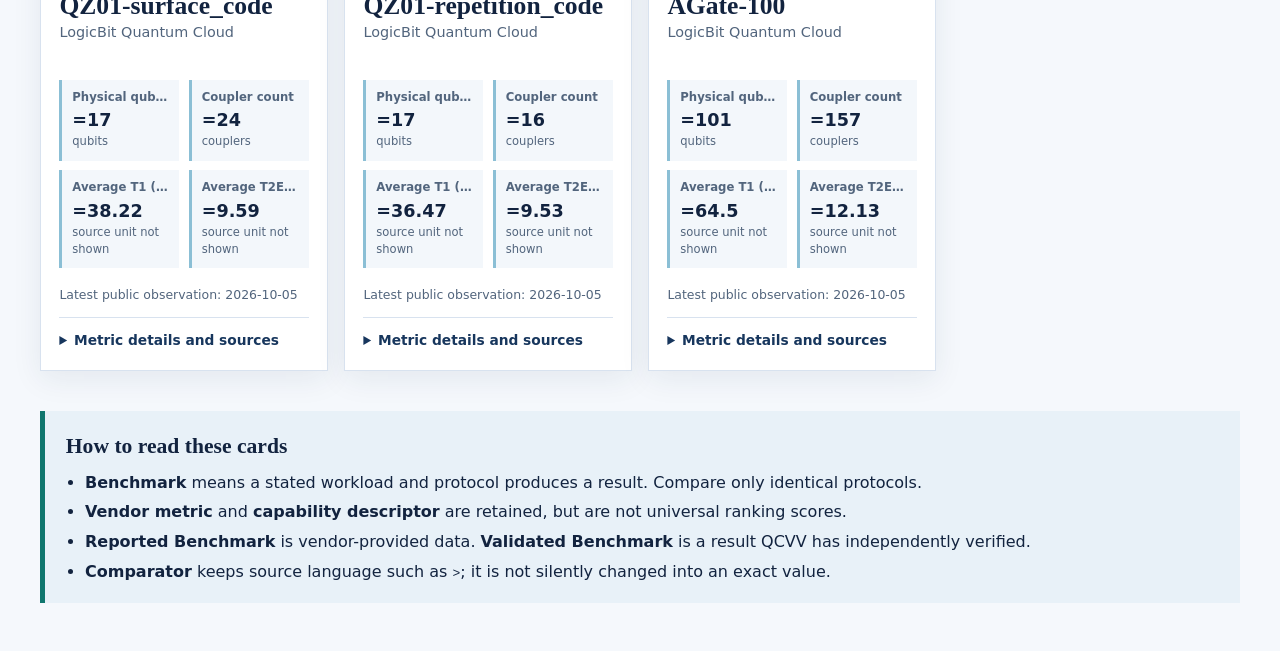
==== commit ba49ba40: "Add Qriterion landing page and site navigation" ====
--- a/qpu-cards/index.html
+++ b/qpu-cards/index.html
@@ -4,7 +4,7 @@
     <meta charset="utf-8" />
     <meta name="viewport" content="width=device-width, initial-scale=1" />
     <meta name="description" content="Source-backed QPU cards generated from the QCVV quantum cloud benchmarking dataset." />
-    <title>QPU Cards · QCVV</title>
+    <title>QPU Cards · Qriterion</title>
     <link rel="stylesheet" href="assets/styles.css?v=20261005-4" />
   </head>
   <body>
@@ -13,7 +13,7 @@
         <p class="eyebrow">QCVV · public benchmark observations</p>
         <h1>QPU Cards</h1>
         <p class="lede">Source-backed snapshots of cloud-accessible quantum processors. Values retain the QPU, date, source and measurement context needed to interpret them.</p>
-        <nav class="site-nav" aria-label="Site navigation"><a aria-current="page" href="index.html">QPU Cards</a><a href="leaderboard.html">Leaderboard</a></nav>
+        <nav class="site-nav" aria-label="Site navigation"><a href="../">Qriterion home</a><a aria-current="page" href="index.html">QPU Cards</a><a href="leaderboard.html">Leaderboard</a><a href="../docs.html">Docs</a><a href="../products.html">Products</a></nav>
         <div class="hero-meta" aria-label="Dataset metadata">
           <span id="card-count">Loading cards…</span>
           <span>Official and user-provided source records</span>
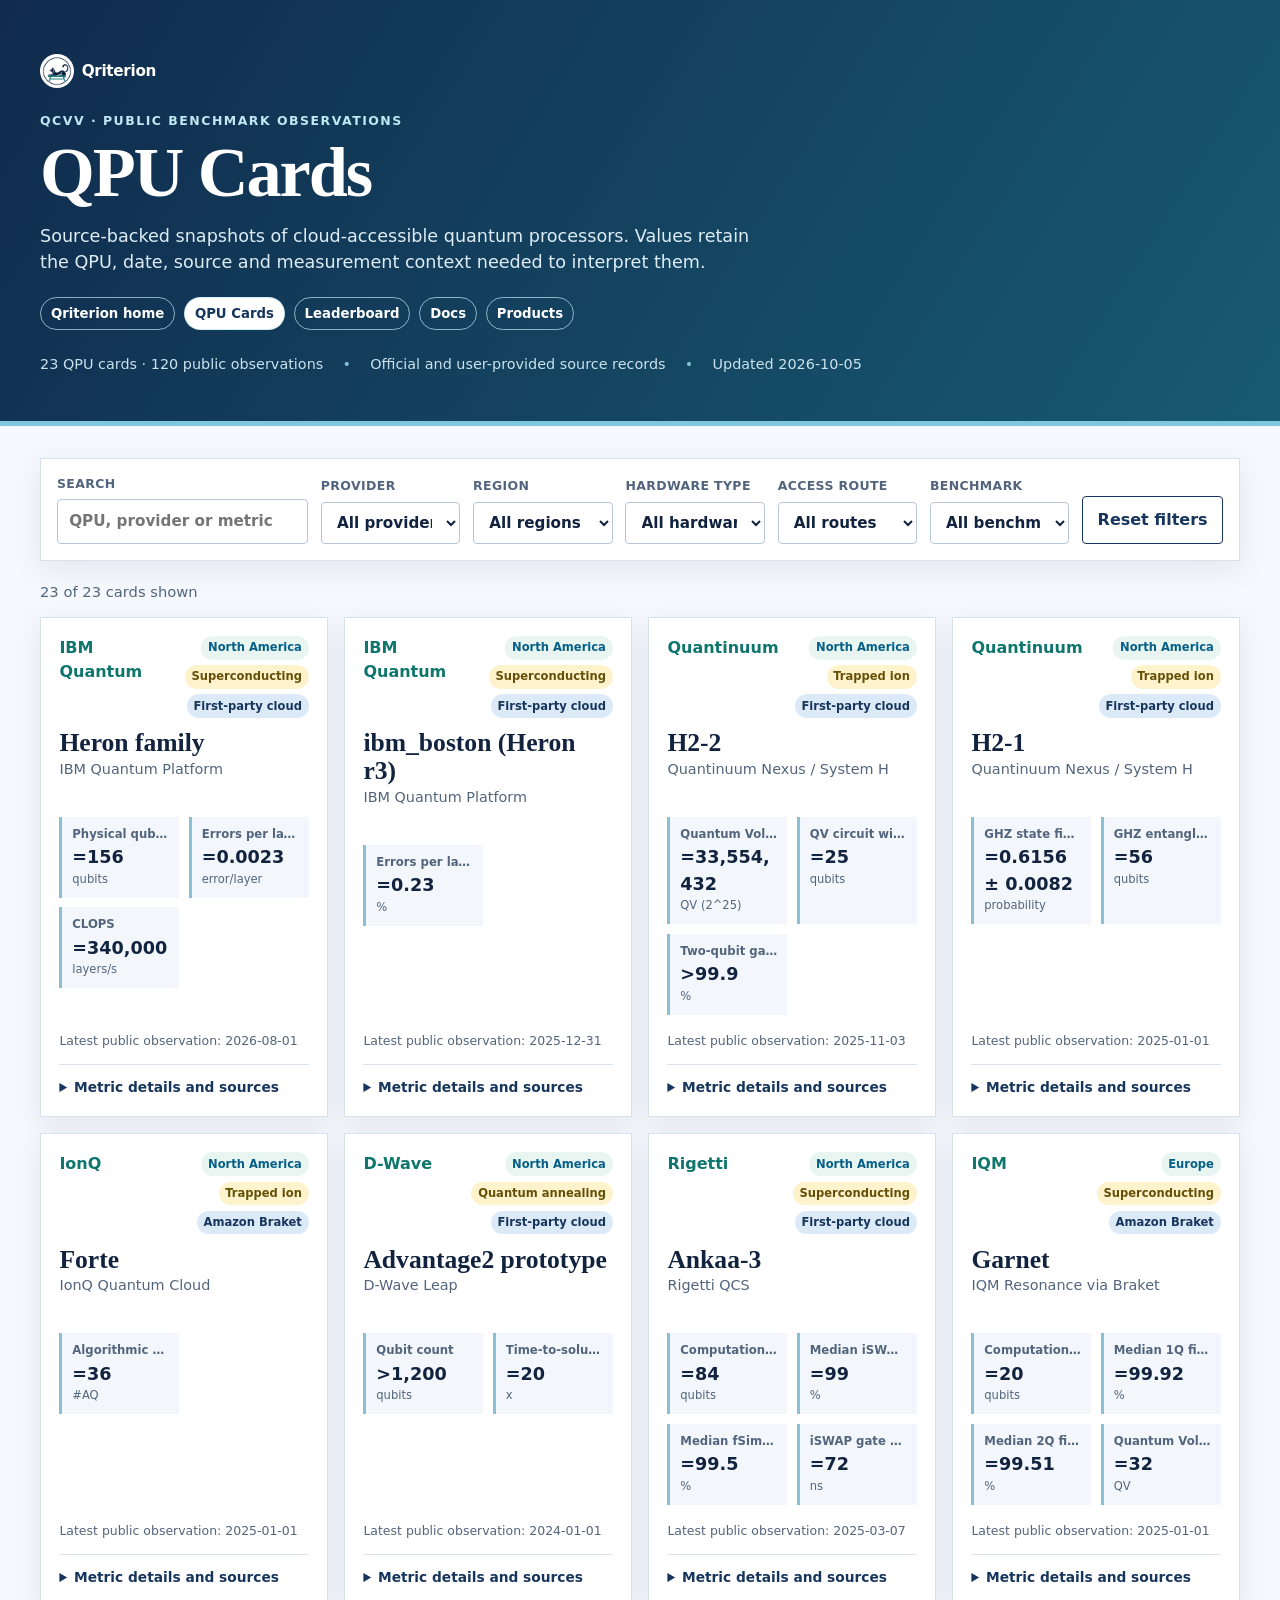
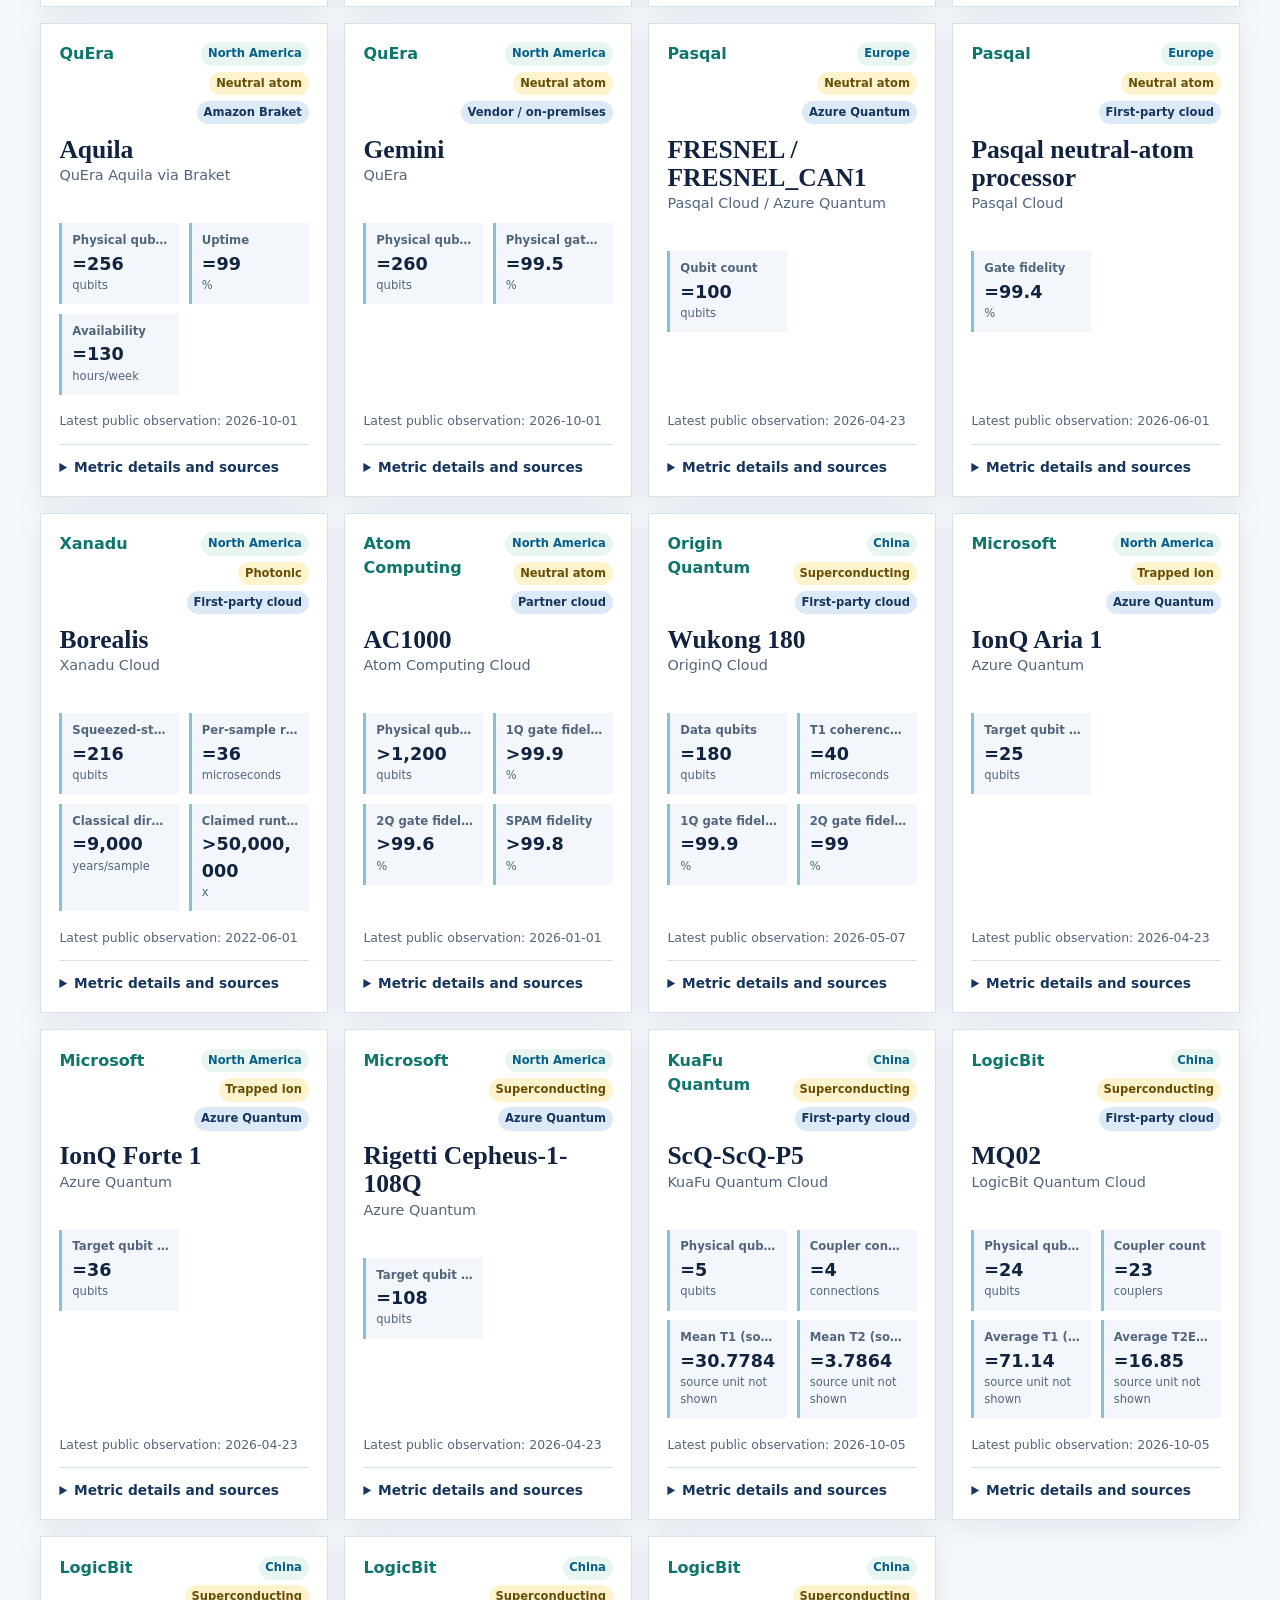
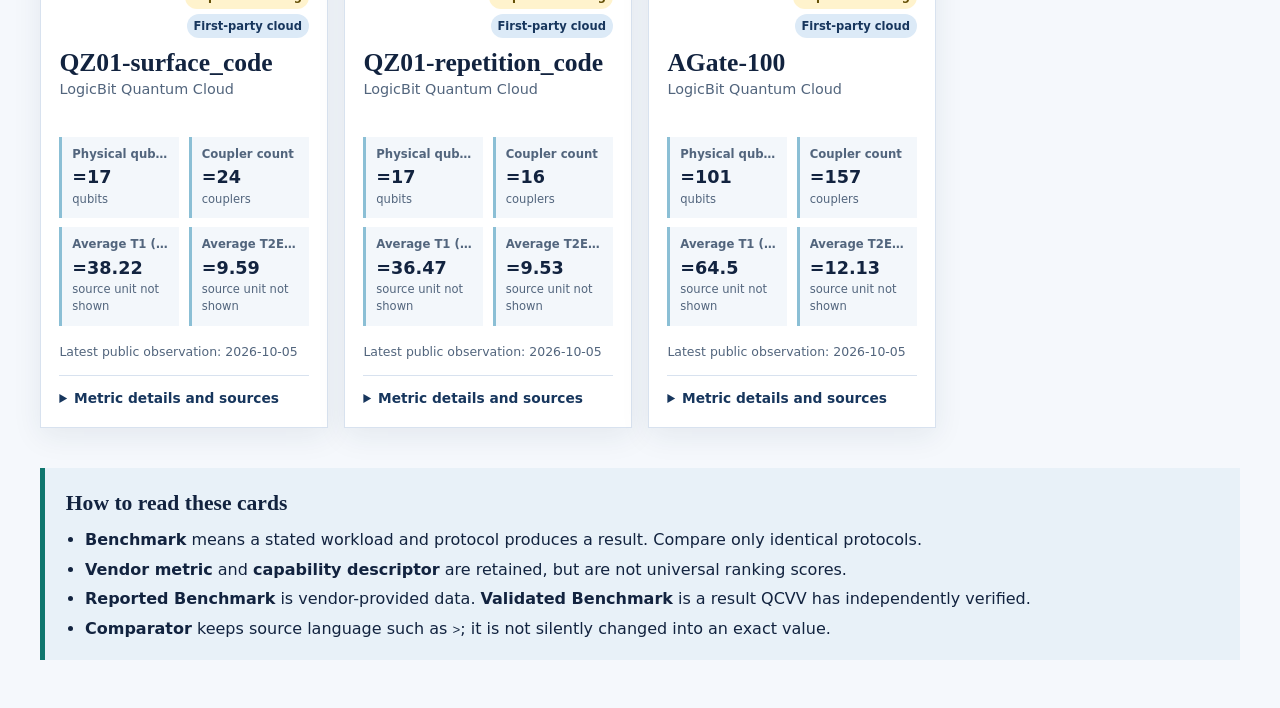
==== commit b95bfd4a: "Add Qriterion landing page, icon, and QPU updates" ====
--- a/qpu-cards/index.html
+++ b/qpu-cards/index.html
@@ -10,6 +10,7 @@
   <body>
     <header class="site-header">
       <div class="wrap hero">
+        <a class="cards-brand" href="../" aria-label="Qriterion home"><img src="assets/icon.png" alt="" /><span>Qriterion</span></a>
         <p class="eyebrow">QCVV · public benchmark observations</p>
         <h1>QPU Cards</h1>
         <p class="lede">Source-backed snapshots of cloud-accessible quantum processors. Values retain the QPU, date, source and measurement context needed to interpret them.</p>
--- a/qpu-cards/assets/styles.css
+++ b/qpu-cards/assets/styles.css
@@ -19,6 +19,8 @@
 .wrap { width: min(1200px, calc(100% - 2rem)); margin: 0 auto; }
 .site-header { color: #fff; background: linear-gradient(122deg, #102b4d, #175a72); border-bottom: 5px solid #7ec7df; }
 .hero { padding: 3.4rem 0 2.8rem; }
+.cards-brand { display: inline-flex; align-items: center; gap: .48rem; margin-bottom: 1.45rem; color: #fff; font-size: .95rem; font-weight: 800; letter-spacing: -.02em; text-decoration: none; }
+.cards-brand img { width: 34px; height: 34px; padding: 2px; object-fit: contain; background: #fff; border-radius: 50%; }
 .eyebrow { margin: 0 0 .4rem; font-size: .78rem; letter-spacing: .12em; font-weight: 750; text-transform: uppercase; color: #bfe8f3; }
 h1 { margin: 0; font-family: Georgia, "Times New Roman", serif; font-size: clamp(2.3rem, 6vw, 4.4rem); line-height: 1; letter-spacing: -.03em; }
 .lede { max-width: 720px; margin: 1rem 0 0; font-size: 1.1rem; color: #deedf5; }
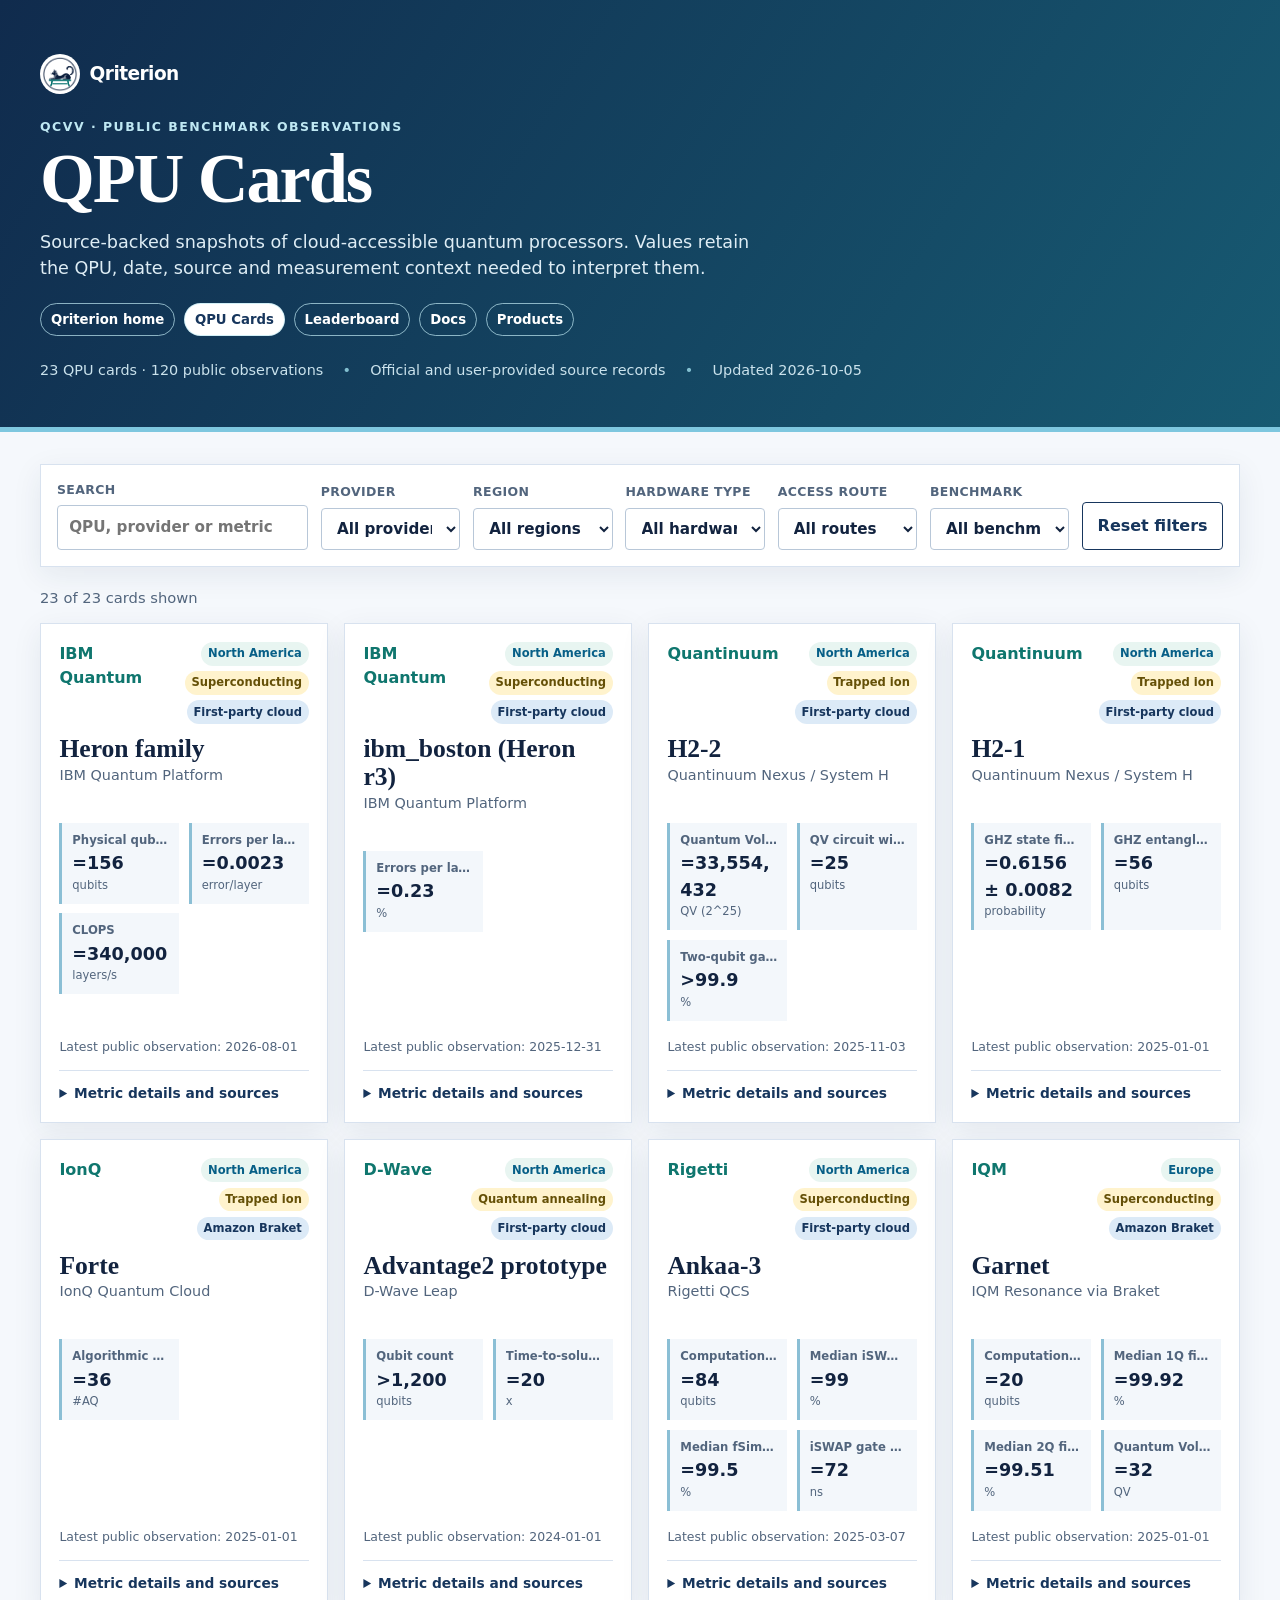
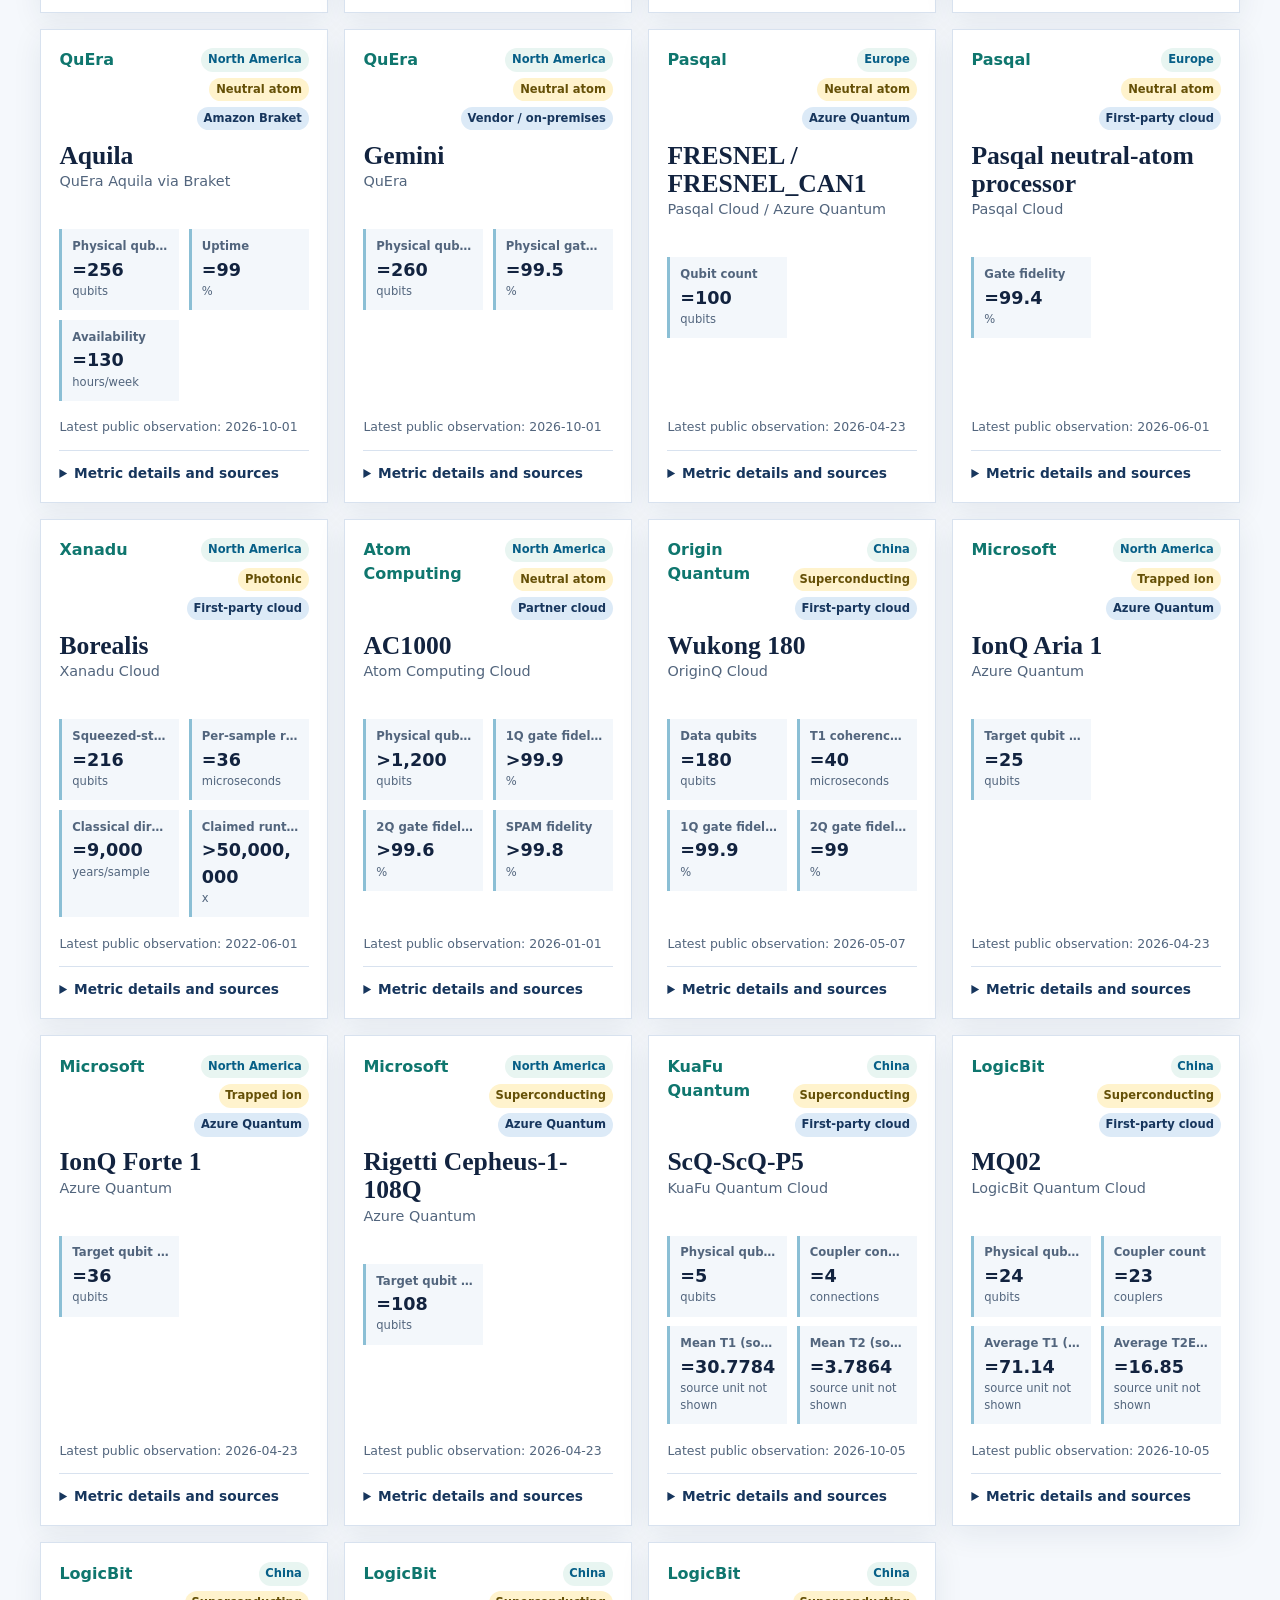
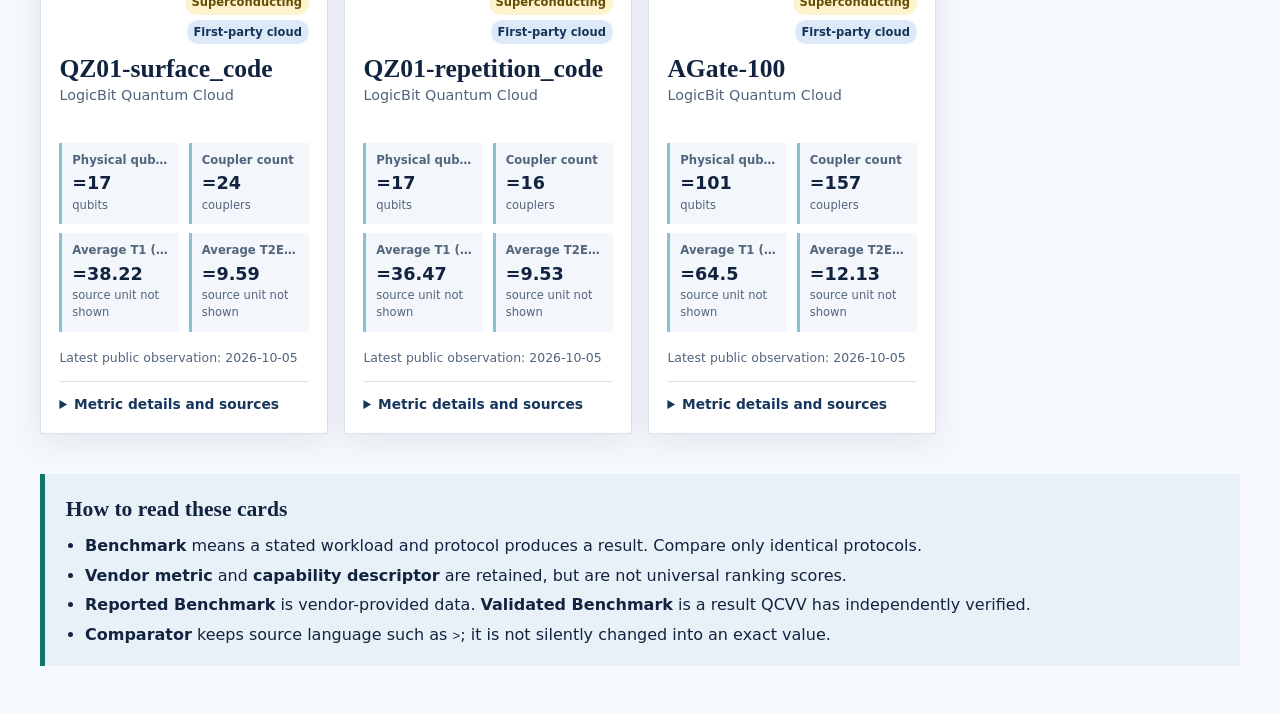
==== commit e24bb633: "Fix Qriterion logo sizing across site" ====
--- a/qpu-cards/index.html
+++ b/qpu-cards/index.html
@@ -5,7 +5,7 @@
     <meta name="viewport" content="width=device-width, initial-scale=1" />
     <meta name="description" content="Source-backed QPU cards generated from the QCVV quantum cloud benchmarking dataset." />
     <title>QPU Cards · Qriterion</title>
-    <link rel="stylesheet" href="assets/styles.css?v=20261005-4" />
+    <link rel="stylesheet" href="assets/styles.css?v=20261005-5" />
   </head>
   <body>
     <header class="site-header">
--- a/qpu-cards/assets/styles.css
+++ b/qpu-cards/assets/styles.css
@@ -19,8 +19,8 @@
 .wrap { width: min(1200px, calc(100% - 2rem)); margin: 0 auto; }
 .site-header { color: #fff; background: linear-gradient(122deg, #102b4d, #175a72); border-bottom: 5px solid #7ec7df; }
 .hero { padding: 3.4rem 0 2.8rem; }
-.cards-brand { display: inline-flex; align-items: center; gap: .48rem; margin-bottom: 1.45rem; color: #fff; font-size: .95rem; font-weight: 800; letter-spacing: -.02em; text-decoration: none; }
-.cards-brand img { width: 34px; height: 34px; padding: 2px; object-fit: contain; background: #fff; border-radius: 50%; }
+.cards-brand { display: inline-flex; align-items: center; gap: .6rem; margin-bottom: 1.45rem; color: #fff; font-size: 1.16rem; font-weight: 800; letter-spacing: -.03em; text-decoration: none; }
+.cards-brand img { display: block; width: 40px; height: 40px; padding: 2px; object-fit: contain; background: #fff; border-radius: 50%; }
 .eyebrow { margin: 0 0 .4rem; font-size: .78rem; letter-spacing: .12em; font-weight: 750; text-transform: uppercase; color: #bfe8f3; }
 h1 { margin: 0; font-family: Georgia, "Times New Roman", serif; font-size: clamp(2.3rem, 6vw, 4.4rem); line-height: 1; letter-spacing: -.03em; }
 .lede { max-width: 720px; margin: 1rem 0 0; font-size: 1.1rem; color: #deedf5; }
